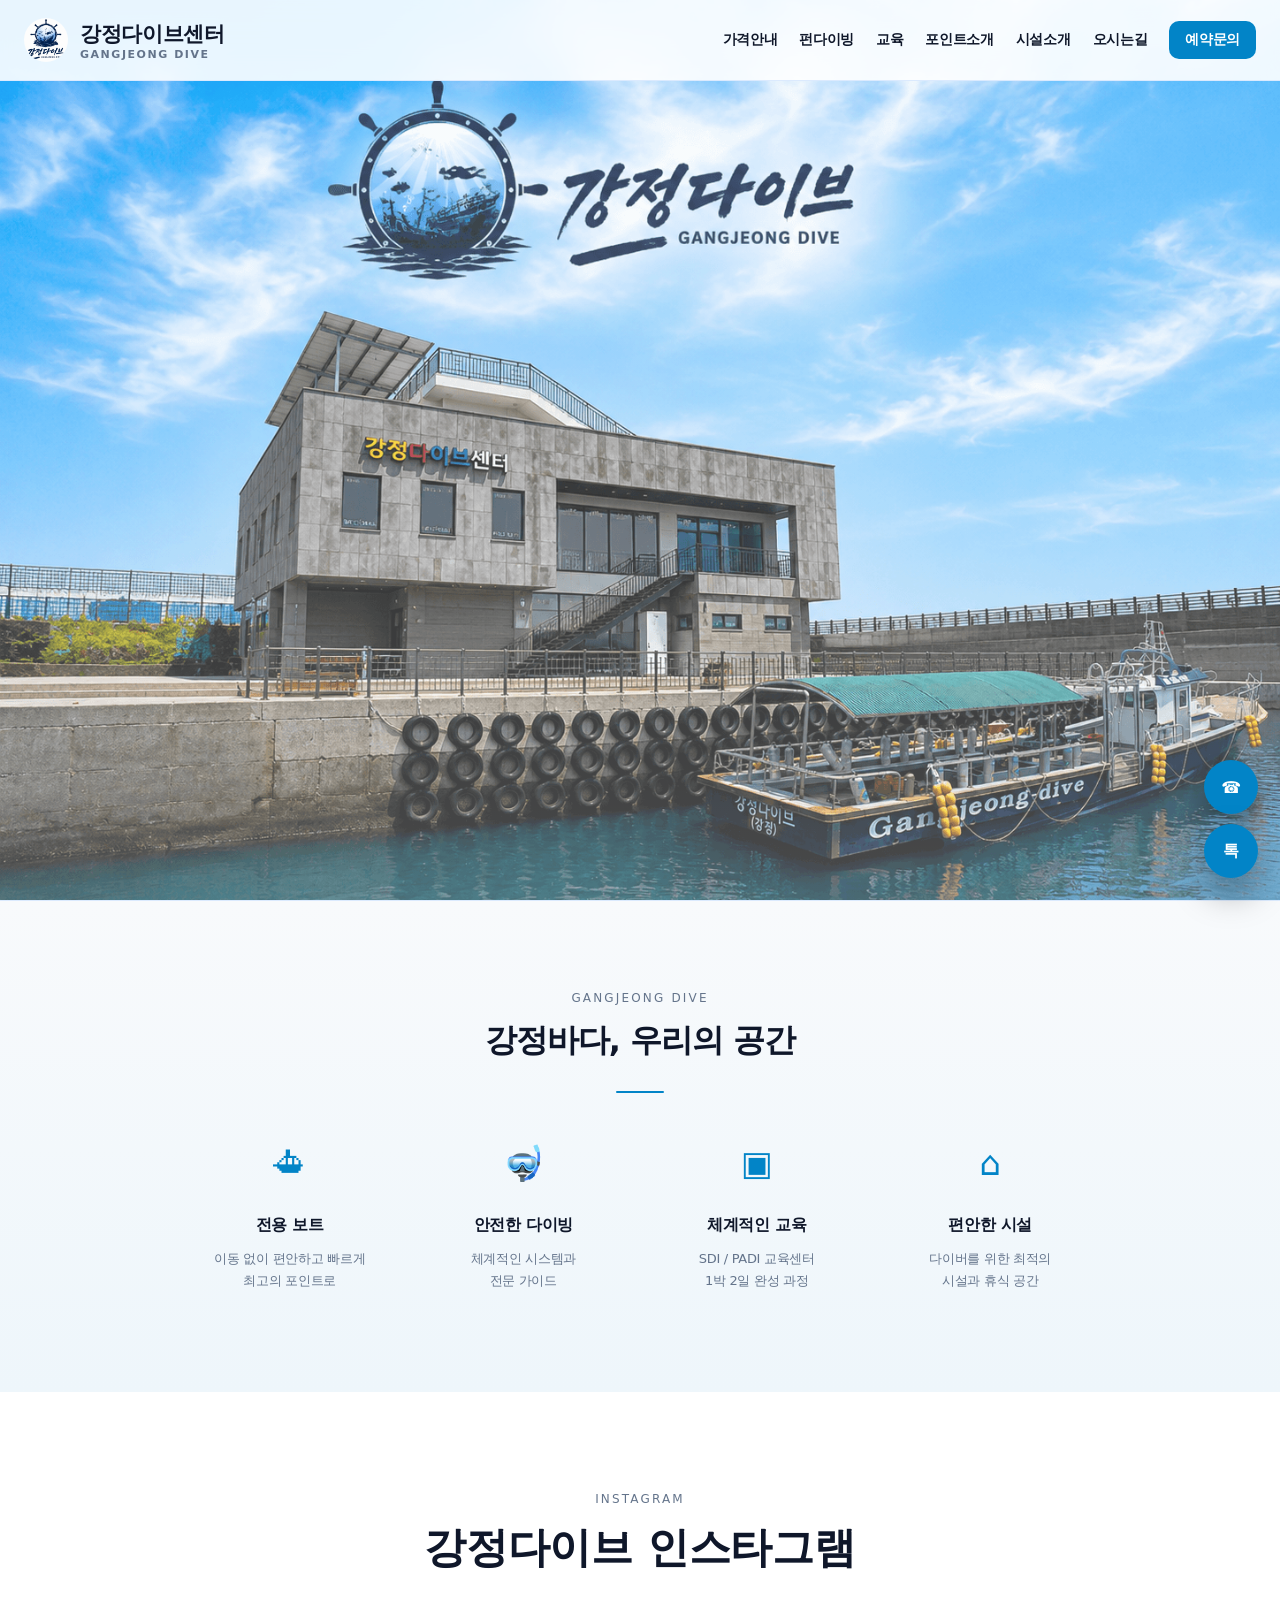
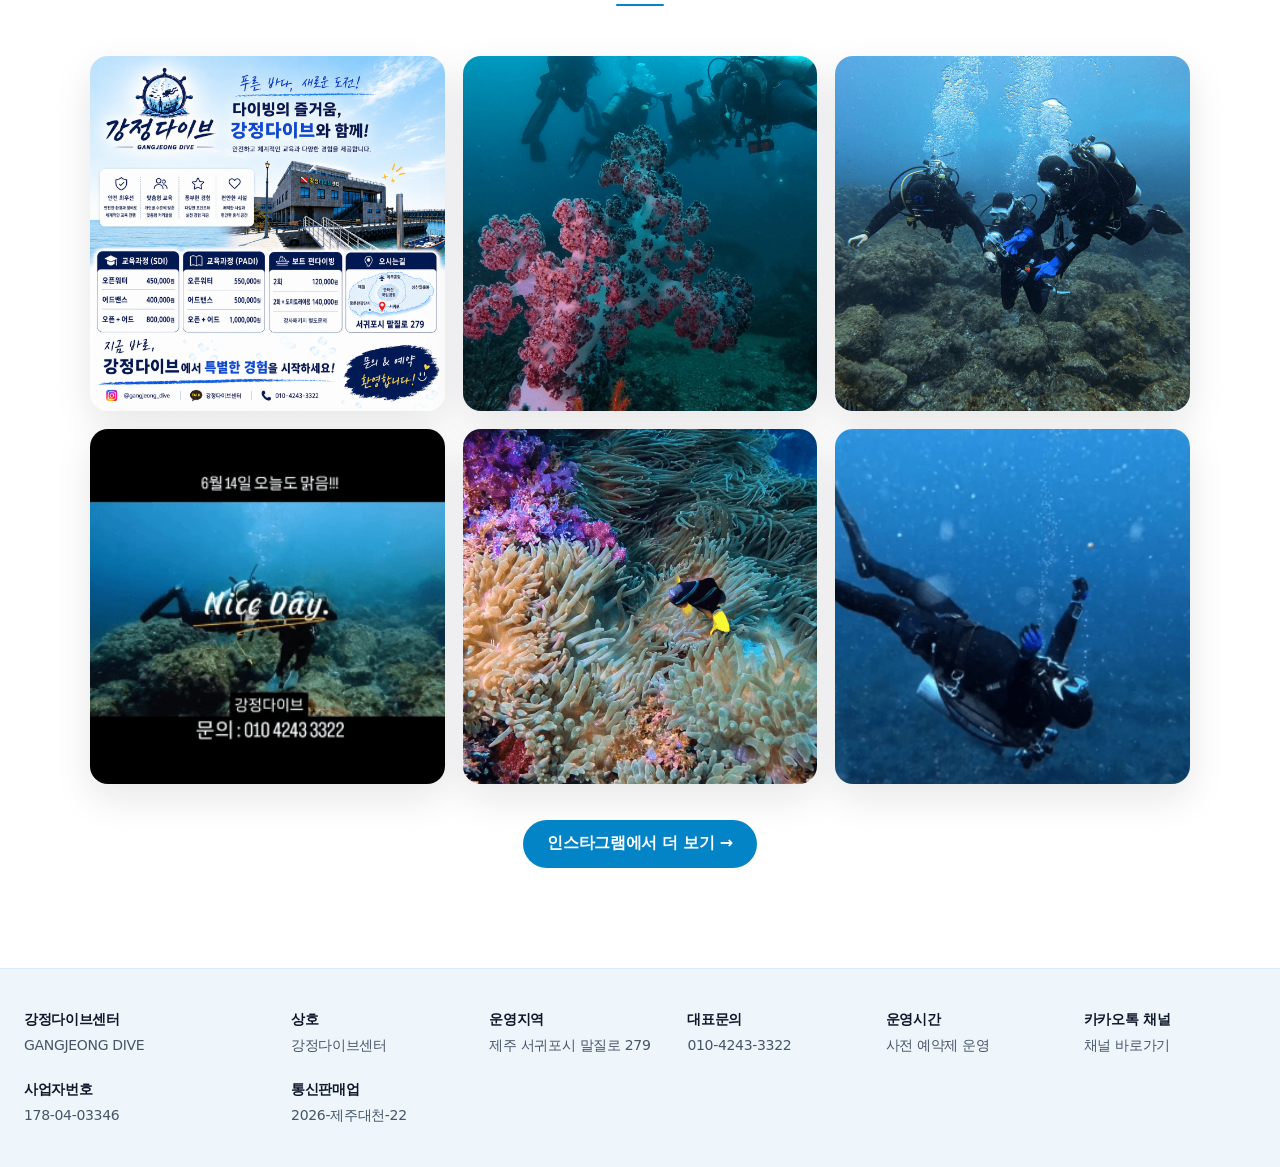
==== index.html @ e2c3eada "Add files via upload" ====
<!doctype html>
<html lang="ko">
<head>
  <meta charset="utf-8">
  <meta name="viewport" content="width=device-width, initial-scale=1">
  <title>홈 | 강정다이브센터</title>
  <meta name="description" content="제주 강정에서 시작하는 프리미엄 다이빙">
  <link rel="stylesheet" href="style.css">
</head>

<body>
<header class="header">
  <div class="header-inner">
    <a class="brand" href="index.html">
      <img src="images/logo.png" alt="강정다이브 로고">
      <div>강정다이브센터<small>GANGJEONG DIVE</small></div>
    </a>

    <button class="menu-btn" aria-label="메뉴 열기">☰</button>

    <nav class="nav">
      <a href="price.html">가격안내</a>
      <a href="fundive.html">펀다이빙</a>
      <a href="course.html">교육</a>
      <a href="point.html">포인트소개</a>
      <a href="facility.html">시설소개</a>
      <a href="location.html">오시는길</a>
      <a class="book" href="contact.html">예약문의</a>
    </nav>
  </div>
</header>

<main>
  <section class="home-only"></section>

  <section class="home-feature">
    <p class="feature-label">GANGJEONG DIVE</p>
    <h2>강정바다, 우리의 공간</h2>
    <div class="feature-line"></div>

    <div class="feature-grid">
      <div class="feature-item">
        <div class="feature-icon">⛴</div>
        <h3>전용 보트</h3>
        <p>이동 없이 편안하고 빠르게<br>최고의 포인트로</p>
      </div>

      <div class="feature-item">
        <div class="feature-icon">🤿</div>
        <h3>안전한 다이빙</h3>
        <p>체계적인 시스템과<br>전문 가이드</p>
      </div>

      <div class="feature-item">
        <div class="feature-icon">▣</div>
        <h3>체계적인 교육</h3>
        <p>SDI / PADI 교육센터<br>1박 2일 완성 과정</p>
      </div>

      <div class="feature-item">
        <div class="feature-icon">⌂</div>
        <h3>편안한 시설</h3>
        <p>다이버를 위한 최적의<br>시설과 휴식 공간</p>
      </div>
    </div>
  </section>
  <section class="instagram-section">
  <p class="feature-label">INSTAGRAM</p>
  <h2>강정다이브 인스타그램</h2>
  <div class="feature-line"></div>

  <div class="instagram-grid">
    <a href="https://www.instagram.com/gangjeong_dive/" target="_blank">
      <img src="images/insta-01.jpg" alt="강정다이브 인스타그램 게시물">
    </a>
    <a href="https://www.instagram.com/gangjeong_dive/" target="_blank">
      <img src="images/insta-02.jpg" alt="강정다이브 인스타그램 게시물">
    </a>
    <a href="https://www.instagram.com/gangjeong_dive/" target="_blank">
      <img src="images/insta-03.jpg" alt="강정다이브 인스타그램 게시물">
    </a>
    <a href="https://www.instagram.com/gangjeong_dive/" target="_blank">
      <img src="images/insta-04.jpg" alt="강정다이브 인스타그램 게시물">
    </a>
    <a href="https://www.instagram.com/gangjeong_dive/" target="_blank">
      <img src="images/insta-05.jpg" alt="강정다이브 인스타그램 게시물">
    </a>
    <a href="https://www.instagram.com/gangjeong_dive/" target="_blank">
      <img src="images/insta-06.jpg" alt="강정다이브 인스타그램 게시물">
    </a>
  </div>

  <a class="instagram-button" href="https://www.instagram.com/gangjeong_dive/" target="_blank">
    인스타그램에서 더 보기 →
  </a>
</section>
</main>

<footer class="info-footer">
  <div class="footer-grid">
    <div><strong>강정다이브센터</strong>GANGJEONG DIVE</div>
    <div><strong>상호</strong>강정다이브센터</div>
    <div><strong>운영지역</strong>제주 서귀포시 말질로 279</div>
    <div><strong>대표문의</strong>010-4243-3322</div>
    <div><strong>운영시간</strong>사전 예약제 운영</div>
    <div><strong>카카오톡 채널</strong><a href="https://open.kakao.com/o/s6LxcG6h" target="_blank">채널 바로가기</a></div>
    <div><strong>사업자번호</strong>178-04-03346</div>
    <div><strong>통신판매업</strong>2026-제주대천-22</div>
  </div>
</footer>

<div class="floating">
  <a href="tel:01042433322" aria-label="전화">☎</a>
  <a href="https://open.kakao.com/o/s6LxcG6h" target="_blank" aria-label="카카오톡">톡</a>
</div>

<div class="lightbox">
  <button class="close" aria-label="닫기">×</button>
  <img src="" alt="확대 이미지">
</div>

<script src="script.js"></script>
</body>
</html>
---- style.css ----
:root{
  --bg:#03101b;
  --bg2:#061b2b;
  --card:rgba(255,255,255,.055);
  --card2:rgba(255,255,255,.085);
  --line:rgba(255,255,255,.14);
  --text:#fff;
  --muted:#9fb4c5;
  --soft:#d9e9f4;
  --accent:#7bd7ff;
  --gold:#d7b46a;
  --shadow:0 26px 70px rgba(0,0,0,.34);
}
*{box-sizing:border-box}
html{scroll-behavior:smooth}
body{
  margin:0;
  font-family:system-ui,-apple-system,BlinkMacSystemFont,"Segoe UI","Noto Sans KR",Arial,sans-serif;
  background:radial-gradient(circle at top,#0a2c45 0%,var(--bg) 48%,#020811 100%);
  color:var(--text);
  letter-spacing:-.02em;
}
body.lock{overflow:hidden}
a{color:inherit;text-decoration:none}
img{max-width:100%;display:block}
.header{
  position:fixed;inset:0 0 auto 0;z-index:100;
  background:linear-gradient(to bottom,rgba(3,16,27,.82),rgba(3,16,27,.34));
  backdrop-filter:blur(14px);
  border-bottom:1px solid rgba(255,255,255,.08);
}
.header.scrolled{background:rgba(3,16,27,.92)}
.header-inner{
  max-width:1240px;margin:auto;padding:18px 24px;
  display:flex;align-items:center;justify-content:space-between;gap:24px;
}
.brand{display:flex;align-items:center;gap:12px;font-weight:850;font-size:21px;white-space:nowrap}
.brand img{width:44px;height:44px;object-fit:contain;border-radius:50%}
.brand small{display:block;font-size:11px;letter-spacing:.14em;color:var(--muted);font-weight:600}
.nav{display:flex;align-items:center;gap:30px;font-size:15px;font-weight:650}
.nav a{color:rgba(255,255,255,.86)}
.nav a:hover{color:#fff}
.nav .book{border:1px solid rgba(255,255,255,.75);padding:10px 16px;border-radius:10px;color:white}
.menu-btn{display:none;background:none;border:1px solid var(--line);color:white;border-radius:10px;padding:10px 12px;font-size:20px}

.hero{
  min-height:760px;display:flex;align-items:center;
  padding:150px 24px 90px;
  background:
    linear-gradient(90deg,rgba(0,5,12,.92),rgba(0,8,16,.42) 50%,rgba(0,8,16,.82)),
    url("images/main-hero.jpg") center/cover no-repeat;
  position:relative;
}
.hero:after{
  content:"";position:absolute;left:0;right:0;bottom:0;height:160px;
  background:linear-gradient(to bottom,transparent,var(--bg));
}
.hero-inner{position:relative;z-index:1;max-width:1240px;margin:auto;width:100%}
.kicker{color:var(--accent);font-size:14px;font-weight:800;letter-spacing:.18em;margin-bottom:18px;text-transform:uppercase}
.hero h1{font-size:clamp(42px,6vw,76px);line-height:1.08;margin:0 0 24px;letter-spacing:-.06em}
.hero p{font-size:19px;color:#d8e7f2;line-height:1.8;margin:0 0 34px}
.hero-actions{display:flex;align-items:center;gap:16px;flex-wrap:wrap}
.btn{
  display:inline-flex;align-items:center;justify-content:center;gap:10px;
  min-height:52px;padding:0 22px;border-radius:12px;border:1px solid rgba(255,255,255,.25);
  background:rgba(255,255,255,.07);font-weight:800;transition:.2s;
}
.btn:hover{transform:translateY(-2px);background:rgba(255,255,255,.13)}
.btn.primary{background:#fff;color:#03101b;border-color:white}
.btn.gold{background:rgba(215,180,106,.16);border-color:rgba(215,180,106,.65);color:#ffe3a4}
.section{border-top:1px solid var(--line);padding:72px 24px}
.container{max-width:1240px;margin:auto}
.section-title{margin-bottom:30px}
.section-title h2{font-size:36px;margin:0 0 6px}
.section-title span{font-size:14px;text-transform:uppercase;letter-spacing:.14em;color:#647d91}
.layout-2{display:grid;grid-template-columns:1fr 1.18fr;gap:44px}
.price-stack{display:grid;gap:16px}
.card{
  background:linear-gradient(180deg,rgba(255,255,255,.075),rgba(255,255,255,.035));
  border:1px solid var(--line);
  border-radius:18px;overflow:hidden;box-shadow:var(--shadow)
}
.card.pad{padding:24px}
.card h3{margin:0 0 16px;font-size:21px}
.price-row{
  display:flex;justify-content:space-between;gap:18px;padding:13px 0;
  border-top:1px solid rgba(255,255,255,.1);color:#edf8ff
}
.price-row:first-of-type{border-top:0}
.price-row strong{white-space:nowrap;color:#fff}
.note{color:var(--muted);font-size:14px;line-height:1.75;margin:12px 0 0}
.price-grid{display:grid;grid-template-columns:1fr 1fr;gap:18px}
.rental-list{columns:2;margin:0;padding-left:20px;color:#dcebf5;line-height:1.9}
.visual-card{position:relative;border-radius:18px;overflow:hidden;border:1px solid var(--line);box-shadow:var(--shadow)}
.visual-card img{width:100%;height:350px;object-fit:cover}
.visual-overlay{position:absolute;inset:auto 0 0;padding:34px;background:linear-gradient(transparent,rgba(0,0,0,.82));text-align:center}
.visual-overlay strong{font-size:26px;display:block;margin-bottom:8px}
.gallery-3{display:grid;grid-template-columns:repeat(3,1fr);gap:16px;margin-top:16px}
.gallery-3 img{height:170px;width:100%;object-fit:cover;border-radius:15px;border:1px solid var(--line)}
.course-grid{display:grid;grid-template-columns:repeat(2,1fr);gap:22px}
.course-card img{height:330px;width:100%;object-fit:cover}
.course-card h3{padding:20px 22px;margin:0;background:rgba(255,255,255,.06)}
.course-card p{padding:22px;margin:0;color:#d8e6f1;line-height:1.8}
.facility-grid{display:grid;grid-template-columns:repeat(4,1fr);gap:16px}
.facility-card{cursor:pointer}
.facility-card img{height:158px;width:100%;object-fit:cover;transition:.25s}
.facility-card:hover img{transform:scale(1.035)}
.facility-card p{margin:0;padding:14px;text-align:center;font-weight:750;background:rgba(255,255,255,.055)}
.contact-grid{display:grid;grid-template-columns:repeat(3,1fr);gap:18px}
.contact-card{min-height:190px;display:flex;flex-direction:column;justify-content:center;align-items:center;text-align:center;gap:10px}
.contact-icon{font-size:46px;line-height:1}
.contact-card p{margin:0;color:var(--muted)}
.location-grid{display:grid;grid-template-columns:1fr 1fr;gap:44px;align-items:center}
.location-text{color:#dceaf4;line-height:1.9}
.location-text strong{color:white}
.map-card{background:#e8eef3;border-radius:18px;overflow:hidden;border:1px solid var(--line);box-shadow:var(--shadow)}
.map-card img{height:270px;width:100%;object-fit:cover}
.map-placeholder{
  height:270px;display:flex;align-items:center;justify-content:center;
  background:linear-gradient(135deg,#e8eef3,#b6d5ea);color:#183247;font-weight:800
}
.instagram{display:grid;grid-template-columns:180px 1fr 240px;gap:20px;align-items:center}
.insta-grid{display:grid;grid-template-columns:repeat(5,1fr);gap:10px}
.insta-grid img{height:132px;width:100%;object-fit:cover;border-radius:14px;border:1px solid var(--line)}
.info-footer{background:#020912;border-top:1px solid var(--line);padding:42px 24px}
.footer-grid{max-width:1240px;margin:auto;display:grid;grid-template-columns:1.4fr repeat(5,1fr);gap:26px;color:#c5d6e2;font-size:14px}
.footer-grid strong{display:block;color:#fff;margin-bottom:8px}
.floating{
  position:fixed;right:22px;bottom:22px;z-index:90;display:flex;flex-direction:column;gap:10px
}
.floating a{
  width:54px;height:54px;border-radius:50%;display:flex;align-items:center;justify-content:center;
  background:#fff;color:#03101b;font-weight:900;box-shadow:0 16px 34px rgba(0,0,0,.35)
}
.lightbox{position:fixed;inset:0;background:rgba(0,0,0,.88);z-index:200;display:none;align-items:center;justify-content:center;padding:24px}
.lightbox.show{display:flex}
.lightbox img{max-height:86vh;max-width:92vw;border-radius:16px}
.close{position:absolute;right:24px;top:18px;background:none;border:0;color:white;font-size:44px;cursor:pointer}
@media(max-width:900px){
  .header-inner{padding:14px 18px}
  .menu-btn{display:block}
  .nav{
    position:fixed;top:74px;left:14px;right:14px;display:none;flex-direction:column;align-items:stretch;
    background:rgba(3,16,27,.96);border:1px solid var(--line);border-radius:18px;padding:18px
  }
  .nav.show{display:flex}
  .hero{min-height:680px;padding-top:130px}
  .layout-2,.location-grid,.instagram,.footer-grid{grid-template-columns:1fr}
  .price-grid,.course-grid,.contact-grid{grid-template-columns:1fr}
  .facility-grid{grid-template-columns:repeat(2,1fr)}
  .insta-grid{grid-template-columns:repeat(3,1fr)}
}
@media(max-width:560px){
  .section{padding:54px 18px}
  .hero h1{font-size:38px}
  .hero p{font-size:16px}
  .gallery-3,.facility-grid,.insta-grid{grid-template-columns:1fr}
  .gallery-3 img,.insta-grid img{height:190px}
  .rental-list{columns:1}
  .footer-grid{gap:18px}
}


/* Multi-page logo-only home */
.home-only {
  min-height: 100vh;
  display: flex;
  align-items: center;
  justify-content: center;
  padding: 120px 24px 80px;
  background:
    radial-gradient(circle at center, rgba(14, 58, 88, .62), rgba(3, 16, 27, .92) 54%, #020811 100%),
    url("images/main-hero.jpg") center/cover no-repeat;
  position: relative;
}

.home-only::before {
  content: "";
  position: absolute;
  inset: 0;
  background: rgba(0,0,0,.38);
}

.home-logo-wrap {
  position: relative;
  z-index: 1;
  text-align: center;
}

.home-logo-wrap img {
  width: min(420px, 78vw);
  max-height: 420px;
  object-fit: contain;
  filter: drop-shadow(0 28px 70px rgba(0,0,0,.55));
}

.home-logo-wrap p {
  margin: 28px 0 0;
  color: rgba(255,255,255,.78);
  font-size: 17px;
  letter-spacing: .12em;
}

.page-hero {
  padding: 150px 24px 70px;
  background:
    linear-gradient(90deg, rgba(0,5,12,.9), rgba(0,8,16,.55)),
    url("images/main-hero.jpg") center/cover no-repeat;
  border-bottom: 1px solid var(--line);
}

.page-hero .container {
  max-width: 1240px;
}

.page-hero h1 {
  margin: 0 0 8px;
  font-size: clamp(38px, 5vw, 58px);
}

.page-hero p {
  margin: 0;
  color: var(--muted);
  text-transform: uppercase;
  letter-spacing: .14em;
}

.subpage-main .section:first-child {
  border-top: 0;
}
.home-only {
  min-height: 100vh;
  display: flex;
  align-items: center;
  justify-content: center;
  padding: 120px 24px 80px;

  background:
    linear-gradient(rgba(0,0,0,.25), rgba(0,0,0,.35)),
    url("images/main-hero.jpg") center center / cover no-repeat;

  position: relative;
}

.home-only::before {
  display: none;
}

.home-logo-wrap {
  position: relative;
  z-index: 1;
  text-align: center;
}

.home-logo-wrap img {
  display: none;
}

.home-logo-wrap p {
  display: none;
}
/* ===== WHITE RESORT STYLE ===== */

:root{
  --bg:#f8fafc;
  --text:#0f172a;
  --muted:#475569;
  --accent:#0284c7;
  --line:#dbeafe;
}

body{
  background:#f8fafc;
  color:#0f172a;
}

.header{
  background:rgba(255,255,255,.88);
  backdrop-filter:blur(18px);
  border-bottom:1px solid #dbeafe;
}

.header.scrolled{
  background:rgba(255,255,255,.96);
}

.nav a{
  color:#0f172a;
}

.brand{
  color:#0f172a;
}

.brand small{
  color:#64748b;
}

.nav .book{
  background:#0284c7;
  color:white;
  border:none;
}

.home-only{
  min-height:100vh;

  background:
  linear-gradient(
    rgba(255,255,255,.15),
    rgba(255,255,255,.35)
  ),
  url("images/main-hero.jpg")
  center center / cover no-repeat;
}

.card{
  background:white;
  border:1px solid #dbeafe;
  box-shadow:
  0 10px 30px rgba(0,0,0,.06);
}

.info-footer{
  background:white;
  border-top:1px solid #dbeafe;
}

.footer-grid{
  color:#475569;
}

.footer-grid strong{
  color:#0f172a;
}
.home-feature {
  padding: 140px 24px 160px;
  background: linear-gradient(180deg, #03101b 0%, #061b2b 100%);
  color: white;
  text-align: center;
  border-top: 1px solid rgba(255,255,255,.08);
}

.feature-label {
  margin: 0 0 14px;
  font-size: 12px;
  letter-spacing: .18em;
  color: rgba(255,255,255,.35);
}

.home-feature h2 {
  margin: 0;
  font-size: 54px;
  font-weight: 700;
  letter-spacing: -1px;
}

.feature-line {
  width: 48px;
  height: 1px;
  margin: 28px auto 50px;
  background: rgba(255,255,255,.55);
}

.feature-grid {
  max-width: 1200px;
  margin: 0 auto;
  display: grid;
  grid-template-columns: repeat(4, 1fr);
  gap: 34px;
}

.feature-item {
  color: white;
}

.feature-icon {
  height: 52px;
  margin-bottom: 20px;
  font-size: 64px;
  color: white;
  opacity: .9;
}

.feature-item h3 {
  margin: 0 0 12px;
  font-size: 24px;
  color: white;
}

.feature-item p {
  margin: 0;
  font-size: 17px;
  line-height: 1.8;
  color: rgba(255,255,255,.72);
}

@media (max-width: 760px) {
  .feature-grid {
    grid-template-columns: repeat(2, 1fr);
  }
}

@media (max-width: 420px) {
  .feature-grid {
    grid-template-columns: 1fr;
  }
}



/* =========================================================
   FINAL OVERRIDE - WHITE RESORT STYLE / TEXT FIX
   ========================================================= */

:root{
  --bg:#f8fafc;
  --bg2:#eef6fb;
  --card:#ffffff;
  --card2:#f8fafc;
  --line:#dbeafe;
  --text:#0f172a;
  --muted:#475569;
  --soft:#e0f2fe;
  --accent:#0284c7;
  --gold:#0284c7;
  --shadow:0 14px 38px rgba(15,23,42,.08);
}

body{
  background:#f8fafc !important;
  color:#0f172a !important;
}

.header{
  background:rgba(255,255,255,.9) !important;
  backdrop-filter:blur(18px);
  border-bottom:1px solid #dbeafe !important;
}

.header.scrolled{
  background:rgba(255,255,255,.97) !important;
}

.brand,
.nav a{
  color:#0f172a !important;
}

.brand small{
  color:#64748b !important;
}

.nav .book{
  background:#0284c7 !important;
  color:#ffffff !important;
  border:none !important;
}

.nav .book:hover{
  background:#0369a1 !important;
}

.home-only{
  min-height:100vh !important;
  padding:120px 24px 80px !important;
  background:
    linear-gradient(
      rgba(255,255,255,.10),
      rgba(255,255,255,.28)
    ),
    url("images/main-hero.jpg") center center / cover no-repeat !important;
  position:relative;
}

.home-only::before{
  display:none !important;
}

.home-logo-wrap,
.home-logo-wrap img,
.home-logo-wrap p{
  display:none !important;
}

.home-feature{
  padding:90px 24px 100px !important;
  background:
    linear-gradient(
      180deg,
      #f8fafc 0%,
      #eef6fb 100%
    ) !important;
  color:#0f172a !important;
  text-align:center;
  border-top:1px solid #dbeafe !important;
}

.feature-label{
  margin:0 0 14px;
  font-size:12px;
  letter-spacing:.18em;
  color:#64748b !important;
}

.home-feature h2{
  margin:0;
  font-size:32px;
  font-weight:600;
  letter-spacing:-1px;
  color:#0f172a !important;
}

.feature-line{
  width:48px;
  height:2px;
  margin:28px auto 50px;
  background:#0284c7 !important;
  border-radius:999px;
}

.feature-grid{
  max-width:900px;
  margin:0 auto;
  display:grid;
  grid-template-columns:repeat(4,1fr);
  gap:34px;
}

.feature-item,
.feature-item h3{
  color:#0f172a !important;
}

.feature-icon{
  height:52px;
  margin-bottom:20px;
  font-size:34px;
  color:#0284c7 !important;
  opacity:1;
}

.feature-item h3{
  margin:0 0 12px;
  font-size:16px;
}

.feature-item p{
  margin:0;
  font-size:13px;
  line-height:1.7;
  color:#64748b !important;
}

.section{
  background:#f8fafc !important;
  border-top:1px solid #dbeafe !important;
}

.section-title h2{
  color:#0f172a !important;
}

.section-title span{
  color:#64748b !important;
}

.card{
  background:#ffffff !important;
  border:1px solid #dbeafe !important;
  box-shadow:0 14px 38px rgba(15,23,42,.08) !important;
}

.card,
.card h3,
.card h4,
.card p,
.card span,
.card strong,
.price-row,
.price-row span,
.price-row strong,
.rental-list,
.rental-list li,
.location-text,
.location-text strong{
  color:#0f172a !important;
}

.note,
.contact-card p{
  color:#475569 !important;
}

.price-row{
  border-top:1px solid #e2e8f0 !important;
}

.price-row:first-of-type{
  border-top:0 !important;
}

.course-card h3{
  background:#f8fafc !important;
  color:#0f172a !important;
}

.course-card p{
  color:#334155 !important;
}

.facility-card p{
  background:#ffffff !important;
  color:#0f172a !important;
}

.contact-card{
  background:#ffffff !important;
}

.contact-icon{
  color:#0284c7 !important;
}

.map-card{
  background:#ffffff !important;
  border:1px solid #dbeafe !important;
}

.map-placeholder{
  background:linear-gradient(135deg,#e0f2fe,#bae6fd) !important;
  color:#0f172a !important;
}

.btn{
  border:1px solid #bae6fd !important;
  background:#ffffff !important;
  color:#0f172a !important;
}

.btn.primary,
.btn.gold{
  background:#0284c7 !important;
  border-color:#0284c7 !important;
  color:#ffffff !important;
}

.info-footer{
  background:#eef6fb !important;
  border-top:1px solid #dbeafe !important;
}

.footer-grid{
  color:#475569 !important;
}

.footer-grid strong{
  color:#0f172a !important;
}

.floating a{
  background:#0284c7 !important;
  color:#ffffff !important;
}

@media (max-width:900px){
  .nav{
    background:rgba(255,255,255,.97) !important;
    border:1px solid #dbeafe !important;
  }
}

@media (max-width:760px){
  .feature-grid{
    grid-template-columns:repeat(2,1fr);
  }
}

@media (max-width:420px){
  .feature-grid{
    grid-template-columns:1fr;
  }
}
.instagram-section {
  padding: 100px 24px;
  background: #ffffff;
  text-align: center;
}

.instagram-section h2 {
  margin: 0;
  font-size: 42px;
  color: #0f172a;
}

.instagram-grid {
  max-width: 1100px;
  margin: 50px auto 36px;
  display: grid;
  grid-template-columns: repeat(3, 1fr);
  gap: 18px;
}

.instagram-grid a {
  display: block;
  overflow: hidden;
  border-radius: 18px;
  box-shadow: 0 14px 38px rgba(15,23,42,.10);
}

.instagram-grid img {
  width: 100%;
  aspect-ratio: 1 / 1;
  object-fit: cover;
  transition: .3s;
}

.instagram-grid a:hover img {
  transform: scale(1.06);
}

.instagram-button {
  display: inline-flex;
  align-items: center;
  justify-content: center;
  min-height: 48px;
  padding: 0 24px;
  border-radius: 999px;
  background: #0284c7;
  color: white;
  font-weight: 800;
}

@media (max-width: 760px) {
  .instagram-grid {
    grid-template-columns: repeat(2, 1fr);
  }

  .instagram-section h2 {
    font-size: 32px;
  }
}


/* =========================================================
   PRICE PAGE - FINAL CLEAN STYLE
   가격안내 페이지 전용 최종 CSS
   ========================================================= */

.price-section{
  padding:90px 24px 100px;
  background:linear-gradient(180deg,#ffffff 0%,#f5f9fc 100%);
}

.price-title{
  max-width:1400px;
  margin:0 auto 55px;
}

.price-title p{
  margin:0 0 14px;
  color:#008bd2;
  font-size:13px;
  letter-spacing:5px;
  font-weight:800;
}

.price-title h2{
  margin:0 0 16px;
  color:#071a35;
  font-size:48px;
  font-weight:800;
  letter-spacing:-.04em;
}

.price-title span{
  color:#4b5b6b;
  font-size:17px;
}

/* 가격 카드 4개 */
.price-card-wrap{
  max-width:1200px;
  margin:0 auto;
  display:grid;
  grid-template-columns:repeat(2, 1fr);
  gap:50px 60px;
  align-items:start;
}

.price-card{
  background:#ffffff;
  border:1px solid #d7e6f5;
  border-radius:20px;
  overflow:hidden;
  box-shadow:0 18px 45px rgba(0,45,90,.08);
}

.price-card-head{
  min-height:88px;
  padding:18px 14px;
  background:linear-gradient(135deg,#061c4d,#003382);
  color:#ffffff;
  display:flex;
  align-items:center;
  justify-content:center;
  gap:12px;
  text-align:center;
}

.price-card-head span{
  font-size:30px;
  line-height:1;
  flex-shrink:0;
}

.price-card-head h3{
  margin:0;
  color:#ffffff;
  font-size:21px;
  font-weight:800;
  line-height:1.25;
  word-break:keep-all;
}

/* 금액 줄림 방지 */
.price-row{
  display:flex;
  justify-content:space-between;
  align-items:center;
  gap:12px;
  padding:20px 22px;
  border-top:0 !important;
  border-bottom:1px solid #dce6ef;
  color:#061c4d !important;
}

.price-row:last-child{
  border-bottom:none;
}

.price-row strong{
  color:#061c4d !important;
  font-size:17px;
  font-weight:800;
  white-space:nowrap;
  letter-spacing:-.04em;
}

.price-row b{
  color:#061c4d !important;
  font-size:18px;
  font-weight:900;
  white-space:nowrap;
  flex-shrink:0;
  letter-spacing:-.04em;
}

.price-note{
  margin:0;
  padding:12px 22px 20px;
  color:#061c4d;
  font-size:14px;
  font-weight:800;
}

/* 교육과정 포함사항 */
.price-info-box{
  max-width:1400px;
  margin:34px auto 0;
  padding:30px 34px;
  background:#ffffff;
  border:1px solid #d7e6f5;
  border-radius:20px;
  box-shadow:0 14px 35px rgba(0,45,90,.06);
  display:flex;
  gap:24px;
  color:#061c4d;
}

.info-icon{
  color:#008bd2;
  font-size:34px;
  line-height:1;
  flex-shrink:0;
}

.price-info-box h3{
  margin:0 0 12px;
  color:#061c4d;
  font-size:22px;
  font-weight:900;
}

.price-info-box p{
  margin:6px 0;
  color:#334155;
  font-size:15px;
  line-height:1.7;
}

/* 개별 장비렌탈 */
.rental-info-box{
  max-width:1400px;
  margin:24px auto 0;
  padding:24px 34px;
  background:#ffffff;
  border:1px solid #d7e6f5;
  border-radius:20px;
  box-shadow:0 14px 35px rgba(0,45,90,.06);
  display:grid;
  grid-template-columns:180px 170px 1fr 1fr 1fr 1fr;
  align-items:center;
  gap:18px;
  color:#061c4d;
}

.rental-info-box strong{
  color:#061c4d;
  font-size:21px;
  font-weight:900;
  white-space:nowrap;
}

.rental-info-box span{
  color:#334155;
  font-size:15px;
  line-height:1.5;
  white-space:nowrap;
}

.rental-info-box span b{
  color:#0284c7;
  font-weight:900;
}

/* 태블릿 */
@media (max-width:1200px){
  .price-card-wrap{
    grid-template-columns:repeat(2,1fr);
  }

  .rental-info-box{
    grid-template-columns:repeat(2,1fr);
  }
}

/* 모바일 */
@media (max-width:768px){
  .price-section{
    padding:70px 18px 80px;
  }

  .price-title{
    margin-bottom:36px;
  }

  .price-title h2{
    font-size:38px;
  }

  .price-title span{
    font-size:15px;
  }

  .price-card-wrap{
    grid-template-columns:1fr;
    gap:20px;
  }

  .price-card-head h3{
    font-size:20px;
  }

  .price-row{
    padding:19px 20px;
  }

  .price-row strong{
    font-size:16px;
  }

  .price-row b{
    font-size:17px;
  }

  .price-info-box{
    flex-direction:column;
    padding:26px 24px;
  }

  .rental-info-box{
    grid-template-columns:1fr;
    padding:24px;
    gap:12px;
  }
}

/* 아주 작은 화면 */
@media (max-width:380px){
  .price-row{
    padding:18px 16px;
  }

  .price-row strong{
    font-size:15px;
  }

  .price-row b{
    font-size:16px;
  }
}
.price-card{
  min-height:300px;
  display:flex;
  flex-direction:column;
}
/* 모바일 햄버거 메뉴 검정색 */

.menu-btn{
  color:#111827 !important;
  border:1px solid #dbeafe !important;
  background:#ffffff !important;
}

.menu-btn:hover{
  background:#f8fafc !important;
}


/* =========================================================
   MENU / FUNDIVE / POINT PAGE ADDITIONS
   ========================================================= */

.nav{
  gap:22px !important;
  font-size:14px !important;
}

.header-inner{
  max-width:1320px !important;
}

.sub-title-block{
  margin:0 0 38px;
  text-align:center;
}

.sub-title-block p{
  margin:0 0 12px;
  color:#0284c7;
  font-size:13px;
  letter-spacing:4px;
  font-weight:900;
}

.sub-title-block h2{
  margin:0 0 14px;
  color:#071a35;
  font-size:38px;
  font-weight:900;
  letter-spacing:-.05em;
}

.sub-title-block span{
  color:#475569;
  font-size:16px;
  line-height:1.7;
}

.dive-page-section,
.point-page-section{
  padding:90px 24px 110px;
  background:linear-gradient(180deg,#ffffff 0%,#f5f9fc 100%);
}

.fun-info-card{
  max-width:1200px;
  margin:0 auto 34px;
  padding:24px 30px;
  display:grid;
  grid-template-columns:repeat(3,1fr);
  gap:20px;
  background:#ffffff;
  border:1px solid #d7e6f5;
  border-radius:22px;
  box-shadow:0 14px 35px rgba(0,45,90,.06);
}

.fun-info-card strong{
  display:block;
  margin-bottom:8px;
  color:#061c4d;
  font-size:17px;
  font-weight:900;
}

.fun-info-card p{
  margin:0;
  color:#475569;
  font-size:14px;
  line-height:1.6;
}

.dive-gallery-grid{
  max-width:1200px;
  margin:0 auto;
  display:grid;
  grid-template-columns:repeat(3,1fr);
  gap:18px;
}

.dive-gallery-card{
  overflow:hidden;
  border-radius:20px;
  background:#ffffff;
  border:1px solid #d7e6f5;
  box-shadow:0 14px 35px rgba(0,45,90,.07);
  cursor:pointer;
}

.dive-gallery-card img{
  width:100%;
  aspect-ratio:1 / 1;
  object-fit:cover;
  transition:.3s;
}

.dive-gallery-card:hover img{
  transform:scale(1.06);
}

.point-main-card{
  max-width:1200px;
  margin:0 auto;
  overflow:hidden;
  background:#ffffff;
  border:1px solid #d7e6f5;
  border-radius:26px;
  box-shadow:0 18px 45px rgba(0,45,90,.08);
}

.point-main-card img{
  width:100%;
  max-height:680px;
  object-fit:cover;
  cursor:pointer;
}

.point-main-text{
  padding:26px 30px;
}

.point-main-text strong{
  display:block;
  margin-bottom:10px;
  color:#061c4d;
  font-size:22px;
  font-weight:900;
}

.point-main-text p{
  margin:0;
  color:#475569;
  font-size:15px;
  line-height:1.8;
}

.point-info-grid{
  max-width:1200px;
  margin:26px auto 0;
  display:grid;
  grid-template-columns:repeat(3,1fr);
  gap:18px;
}

.point-info-card{
  padding:26px;
  background:#ffffff;
  border:1px solid #d7e6f5;
  border-radius:22px;
  box-shadow:0 14px 35px rgba(0,45,90,.06);
}

.point-info-card h3{
  margin:0 0 12px;
  color:#061c4d;
  font-size:20px;
}

.point-info-card p{
  margin:0;
  color:#475569;
  font-size:15px;
  line-height:1.8;
}

@media(max-width:1100px){
  .nav{
    gap:14px !important;
    font-size:13px !important;
  }

  .brand{
    font-size:18px !important;
  }
}

@media(max-width:900px){
  .nav{
    gap:18px !important;
    font-size:15px !important;
  }

  .fun-info-card,
  .point-info-grid{
    grid-template-columns:1fr;
  }

  .dive-gallery-grid{
    grid-template-columns:repeat(2,1fr);
  }
}

@media(max-width:560px){
  .sub-title-block h2{
    font-size:28px;
  }

  .dive-page-section,
  .point-page-section{
    padding:70px 18px 80px;
  }

  .dive-gallery-grid{
    grid-template-columns:1fr;
  }
}
.naver-map {
  width: 100%;
  height: 320px;
  border-radius: 18px 18px 0 0;
  overflow: hidden;
}
/* 오시는길 안내 카드 */

.location-guide {
  display: grid;
  gap: 22px;
}

.guide-item {
  display: flex;
  gap: 18px;
  align-items: flex-start;
  padding: 22px 24px;
  background: #ffffff;
  border: 1px solid #dbeafe;
  border-radius: 18px;
  box-shadow: 0 12px 30px rgba(15, 23, 42, .06);
}

.guide-icon {
  width: 44px;
  height: 44px;
  border-radius: 50%;
  background: #e0f2fe;
  color: #0284c7;
  display: flex;
  align-items: center;
  justify-content: center;
  font-size: 22px;
  flex-shrink: 0;
}

.guide-item h3 {
  margin: 0 0 8px;
  color: #075985;
  font-size: 19px;
  font-weight: 900;
}

.guide-item p {
  margin: 0;
  color: #334155;
  font-size: 15px;
  line-height: 1.8;
}

/* 모바일 */
@media (max-width: 768px) {
  .guide-item {
    padding: 20px;
  }

  .guide-item h3 {
    font-size: 18px;
  }

  .guide-item p {
    font-size: 14px;
  }
}
.contact-img {
  width: 70px;
  height: 70px;
  object-fit: contain;
  display: block;
  margin: 0 auto 15px;
}
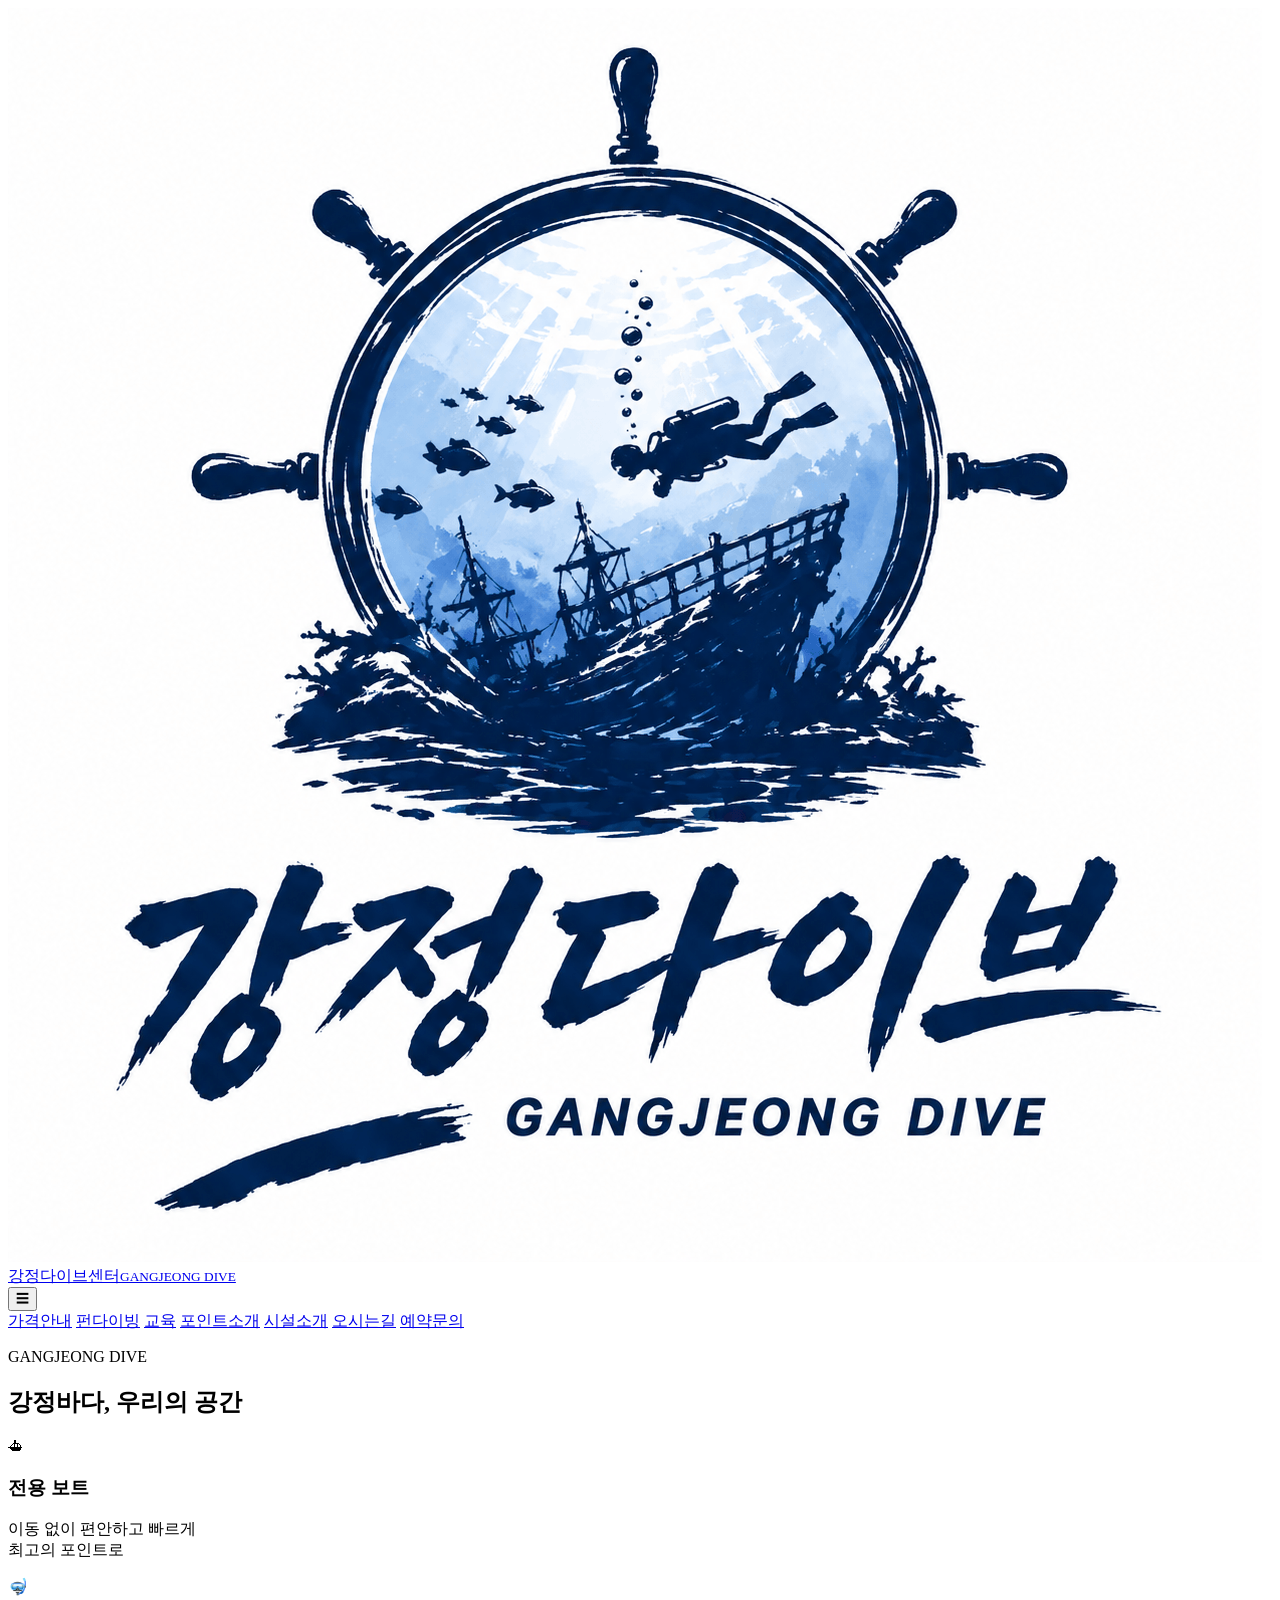
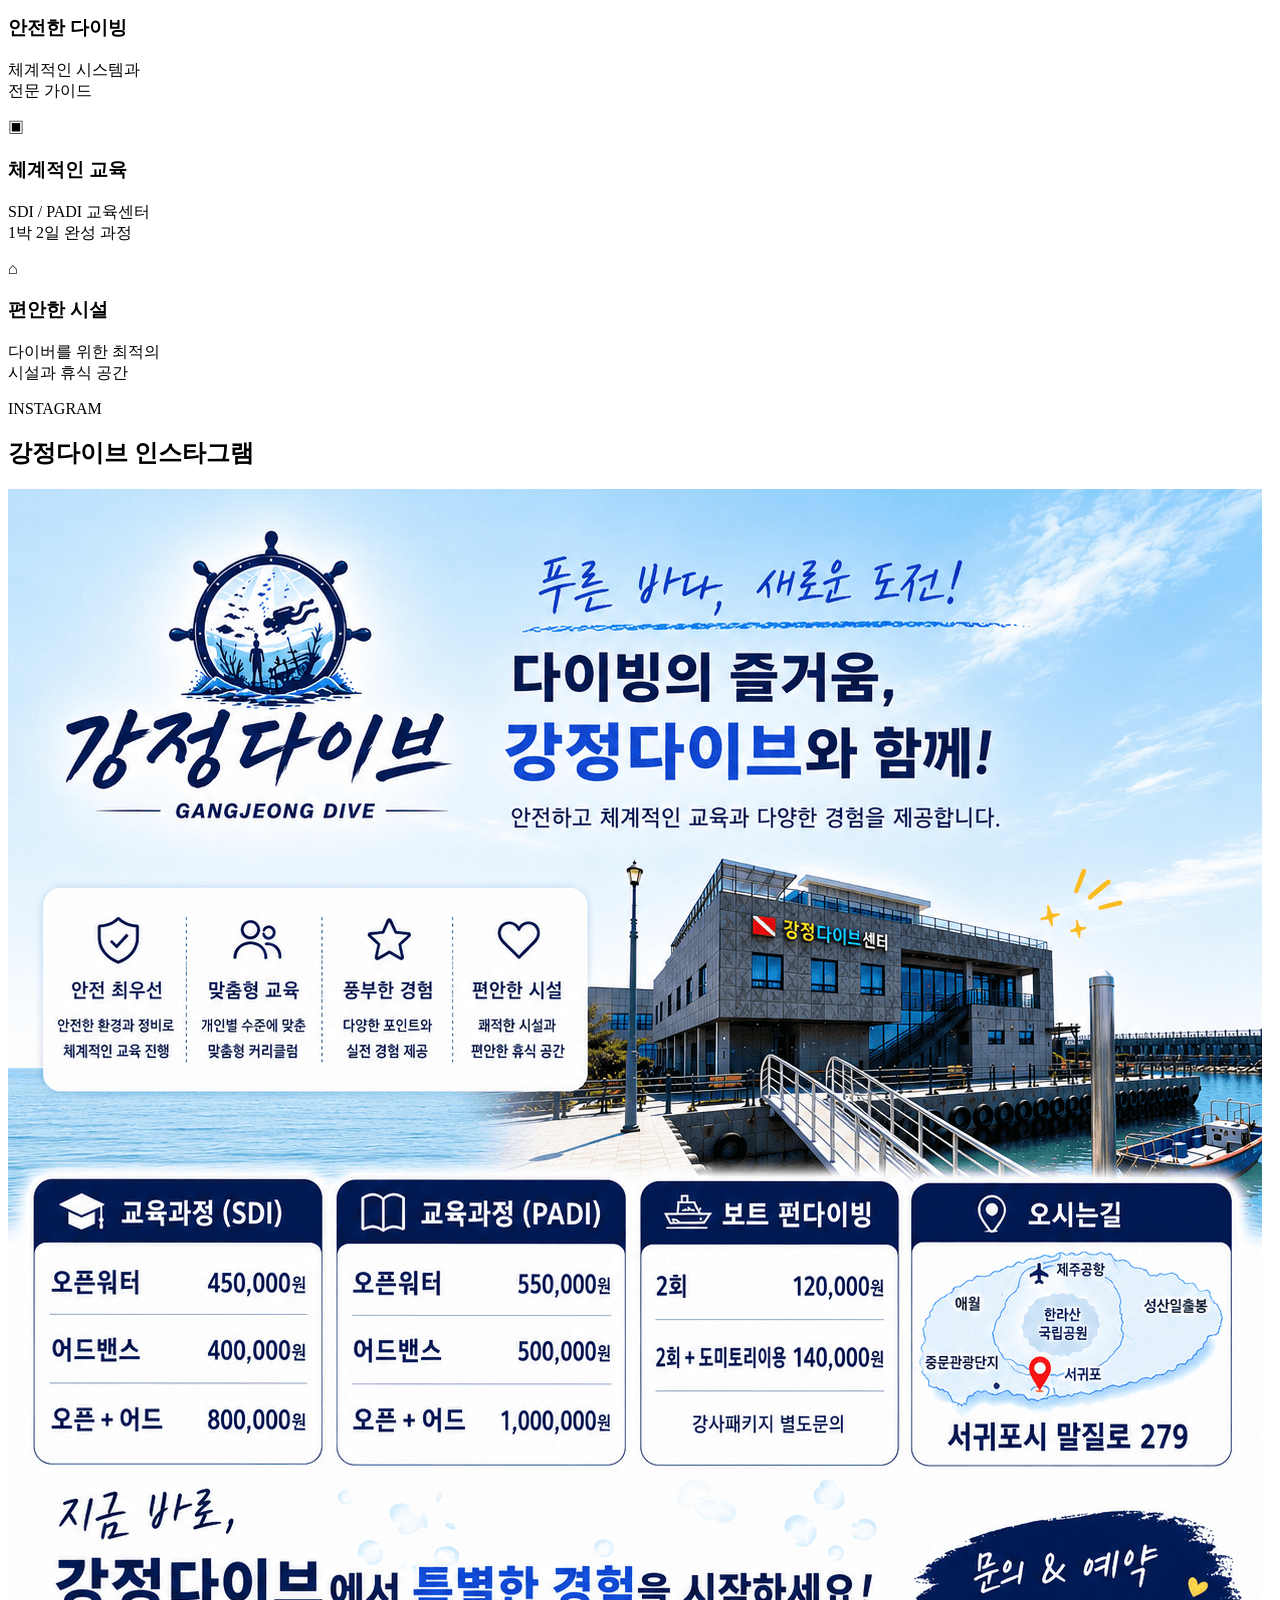
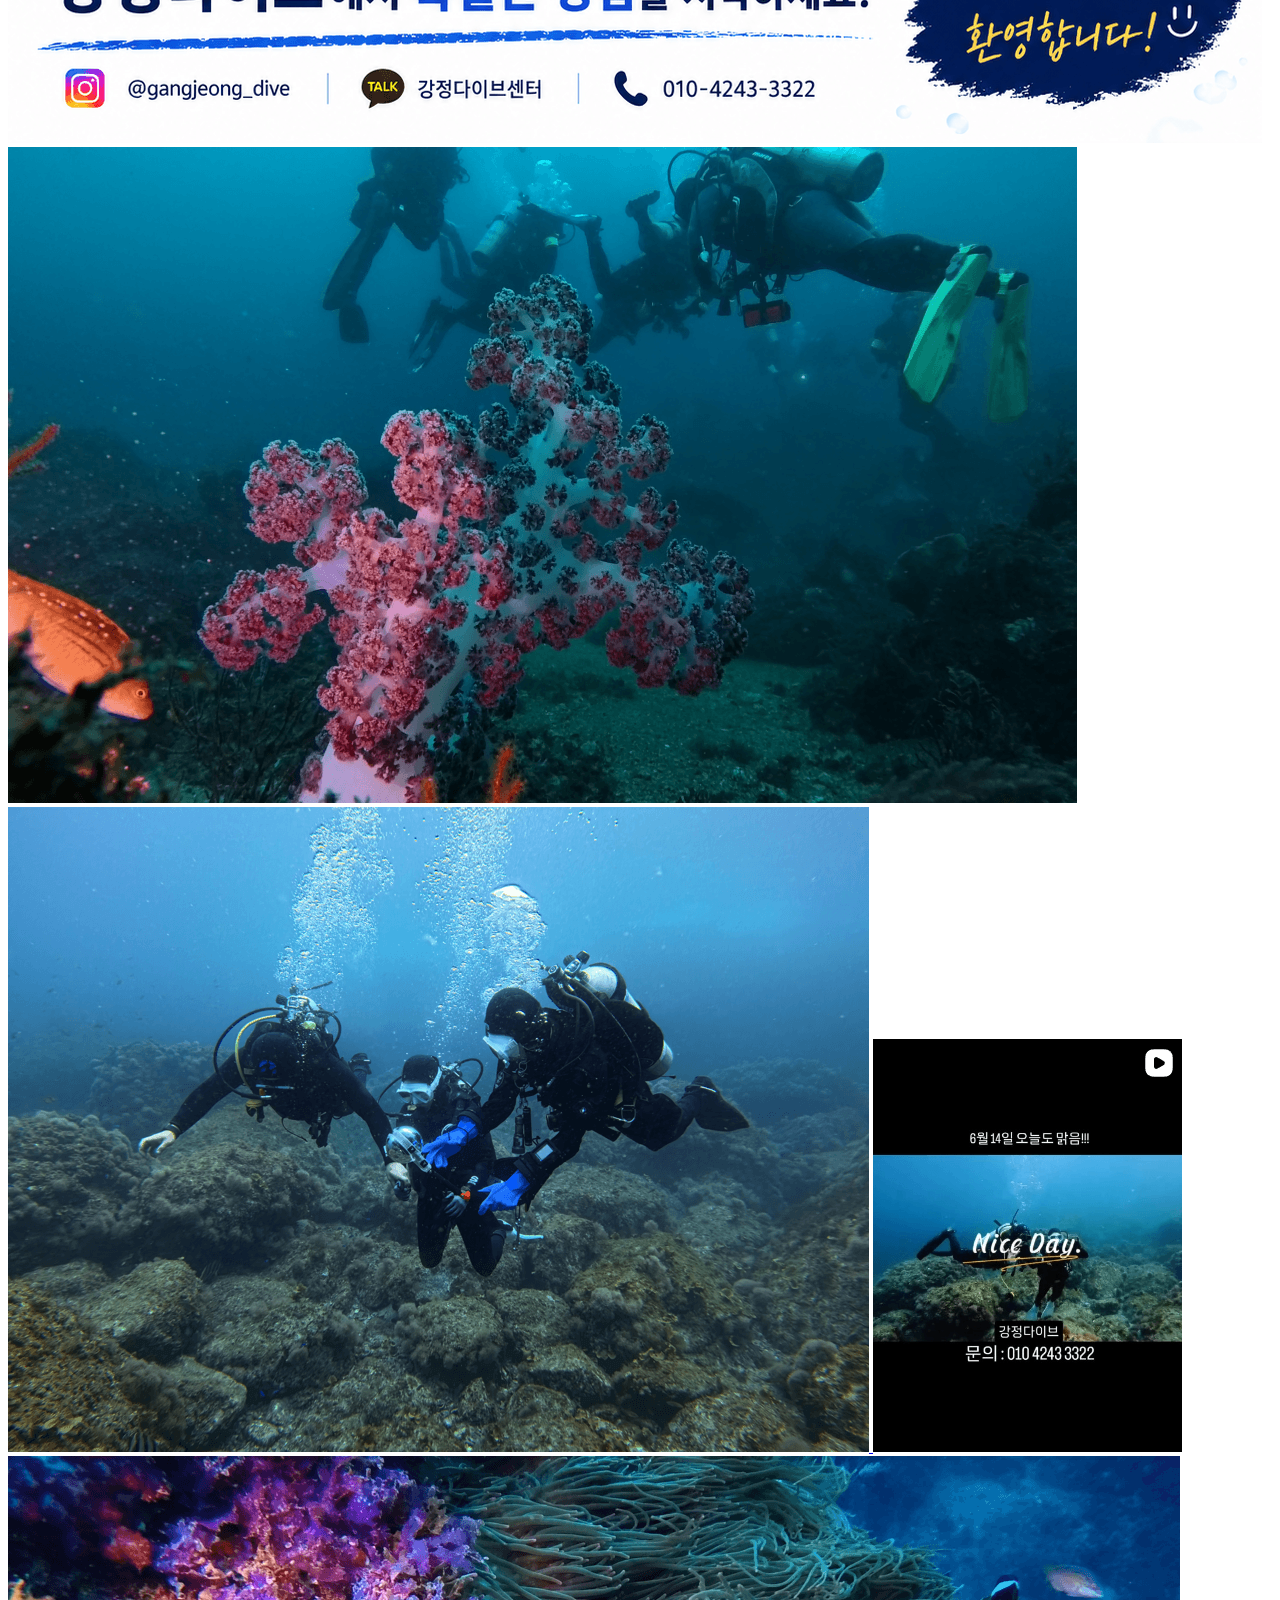
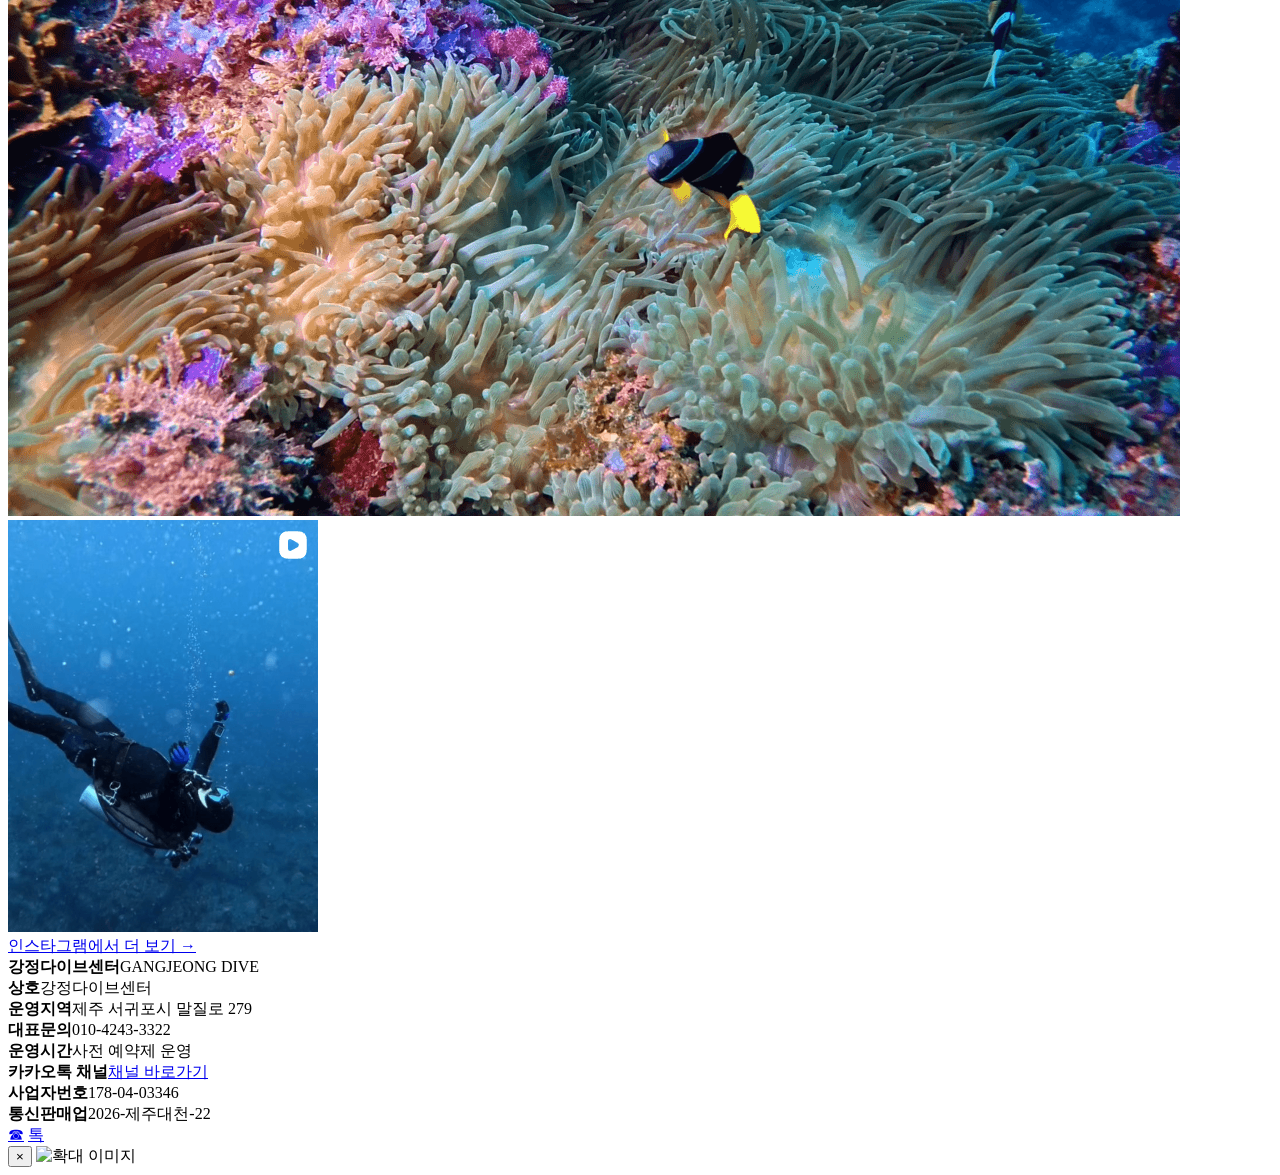
==== commit 010d1a3c: "Add files via upload" ====
--- a/index.html
+++ b/index.html
@@ -1,11 +1,12 @@
 <!doctype html>
 <html lang="ko">
 <head>
-  <meta charset="utf-8">
-  <meta name="viewport" content="width=device-width, initial-scale=1">
-  <title>홈 | 강정다이브센터</title>
-  <meta name="description" content="제주 강정에서 시작하는 프리미엄 다이빙">
-  <link rel="stylesheet" href="style.css">
+  <meta charset="UTF-8">
+  <meta name="viewport" content="width=device-width, initial-scale=1.0">
+
+  <meta name="naver-site-verification" content="1417585938d4c9ee292509b90cda594f9726b9bb" />
+
+  <title>강정다이브센터</title>
 </head>
 
 <body>
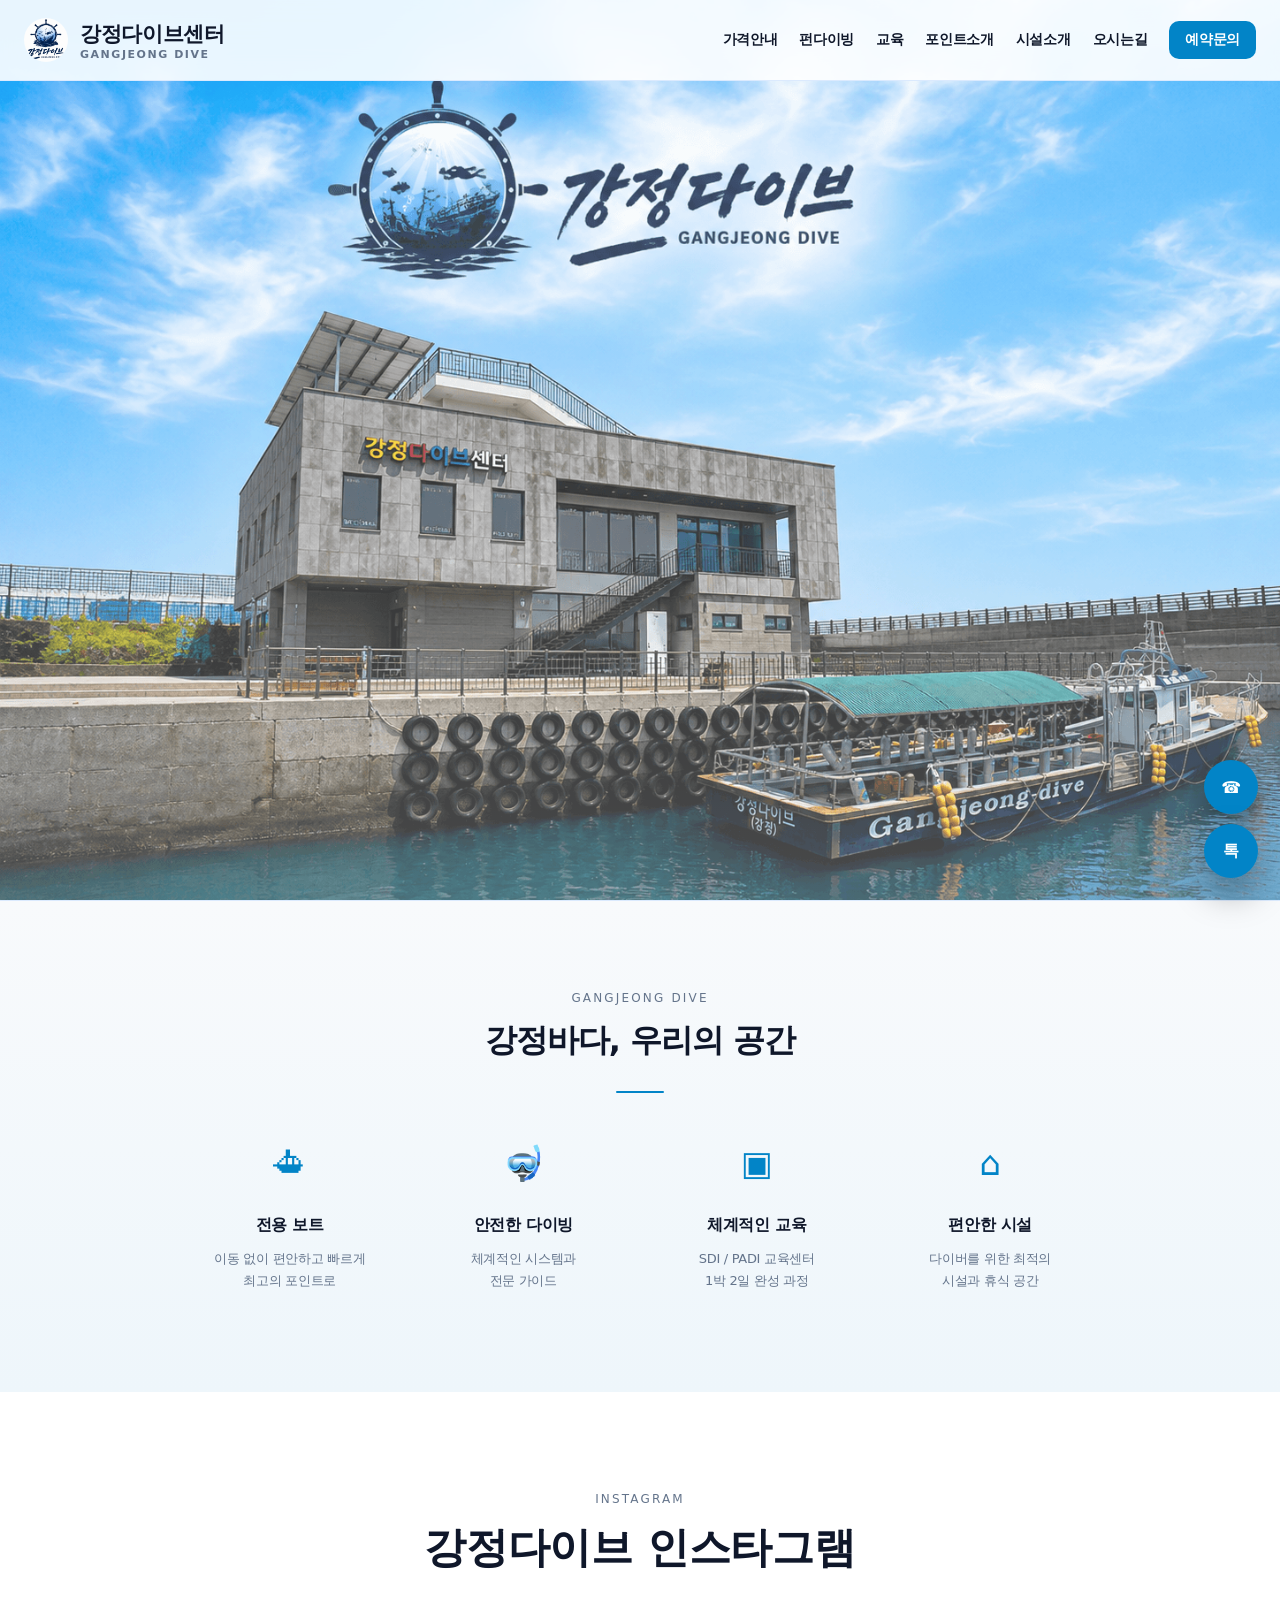
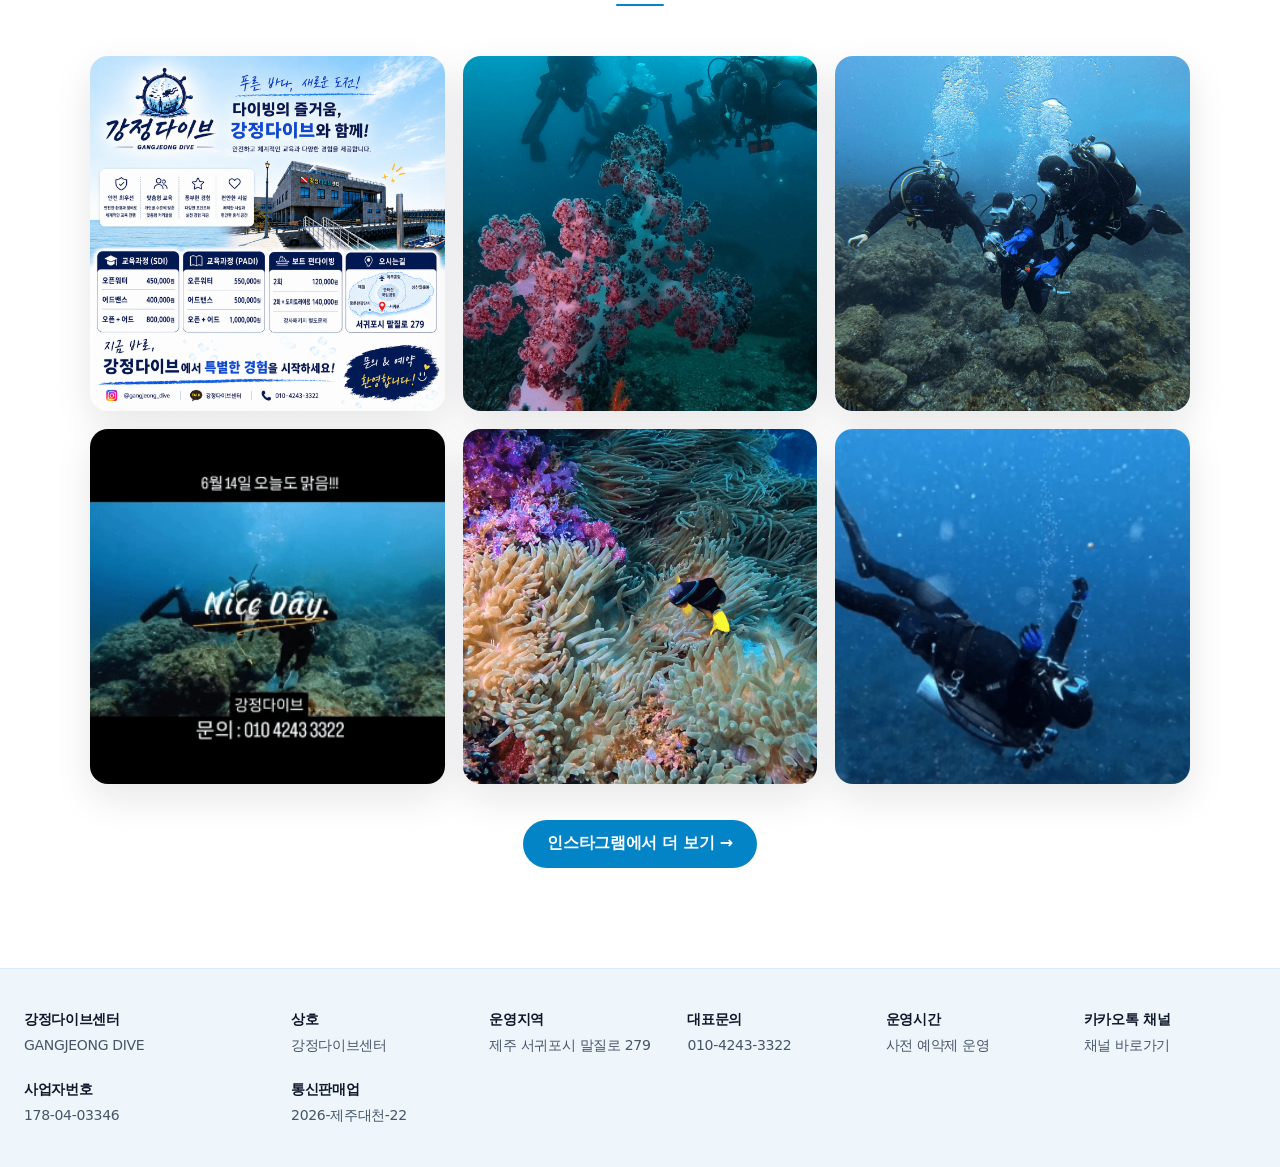
==== commit cb22426b: "Add files via upload" ====
--- a/index.html
+++ b/index.html
@@ -6,7 +6,16 @@
 
   <meta name="naver-site-verification" content="1417585938d4c9ee292509b90cda594f9726b9bb" />
 
-  <title>강정다이브센터</title>
+  
+  <title>강정다이브센터 | 제주 서귀포 보트다이빙 · SDI · PADI 교육</title>
+  <meta name="description" content="제주 서귀포 강정다이브센터. 보트 펀다이빙, 체험다이빙, SDI 교육, PADI 교육, 전용선 운영, 도미토리 숙소 제공.">
+  <meta property="og:title" content="강정다이브센터 | 제주 보트다이빙 · SDI · PADI 교육">
+  <meta property="og:description" content="제주 서귀포 강정다이브센터. 전용선 보트다이빙, 체험다이빙, SDI/PADI 교육, 도미토리 숙소 제공.">
+  <meta property="og:type" content="website">
+  <meta property="og:url" content="https://gangjeongdive.com">
+  <meta property="og:image" content="https://gangjeongdive.com/images/logo.png">
+
+  <link rel="stylesheet" href="style.css">
 </head>
 
 <body>
--- a/style.css
+++ b/style.css
@@ -0,0 +1,1322 @@
+:root{
+  --bg:#03101b;
+  --bg2:#061b2b;
+  --card:rgba(255,255,255,.055);
+  --card2:rgba(255,255,255,.085);
+  --line:rgba(255,255,255,.14);
+  --text:#fff;
+  --muted:#9fb4c5;
+  --soft:#d9e9f4;
+  --accent:#7bd7ff;
+  --gold:#d7b46a;
+  --shadow:0 26px 70px rgba(0,0,0,.34);
+}
+*{box-sizing:border-box}
+html{scroll-behavior:smooth}
+body{
+  margin:0;
+  font-family:system-ui,-apple-system,BlinkMacSystemFont,"Segoe UI","Noto Sans KR",Arial,sans-serif;
+  background:radial-gradient(circle at top,#0a2c45 0%,var(--bg) 48%,#020811 100%);
+  color:var(--text);
+  letter-spacing:-.02em;
+}
+body.lock{overflow:hidden}
+a{color:inherit;text-decoration:none}
+img{max-width:100%;display:block}
+.header{
+  position:fixed;inset:0 0 auto 0;z-index:100;
+  background:linear-gradient(to bottom,rgba(3,16,27,.82),rgba(3,16,27,.34));
+  backdrop-filter:blur(14px);
+  border-bottom:1px solid rgba(255,255,255,.08);
+}
+.header.scrolled{background:rgba(3,16,27,.92)}
+.header-inner{
+  max-width:1240px;margin:auto;padding:18px 24px;
+  display:flex;align-items:center;justify-content:space-between;gap:24px;
+}
+.brand{display:flex;align-items:center;gap:12px;font-weight:850;font-size:21px;white-space:nowrap}
+.brand img{width:44px;height:44px;object-fit:contain;border-radius:50%}
+.brand small{display:block;font-size:11px;letter-spacing:.14em;color:var(--muted);font-weight:600}
+.nav{display:flex;align-items:center;gap:30px;font-size:15px;font-weight:650}
+.nav a{color:rgba(255,255,255,.86)}
+.nav a:hover{color:#fff}
+.nav .book{border:1px solid rgba(255,255,255,.75);padding:10px 16px;border-radius:10px;color:white}
+.menu-btn{display:none;background:none;border:1px solid var(--line);color:white;border-radius:10px;padding:10px 12px;font-size:20px}
+
+.hero{
+  min-height:760px;display:flex;align-items:center;
+  padding:150px 24px 90px;
+  background:
+    linear-gradient(90deg,rgba(0,5,12,.92),rgba(0,8,16,.42) 50%,rgba(0,8,16,.82)),
+    url("images/main-hero.jpg") center/cover no-repeat;
+  position:relative;
+}
+.hero:after{
+  content:"";position:absolute;left:0;right:0;bottom:0;height:160px;
+  background:linear-gradient(to bottom,transparent,var(--bg));
+}
+.hero-inner{position:relative;z-index:1;max-width:1240px;margin:auto;width:100%}
+.kicker{color:var(--accent);font-size:14px;font-weight:800;letter-spacing:.18em;margin-bottom:18px;text-transform:uppercase}
+.hero h1{font-size:clamp(42px,6vw,76px);line-height:1.08;margin:0 0 24px;letter-spacing:-.06em}
+.hero p{font-size:19px;color:#d8e7f2;line-height:1.8;margin:0 0 34px}
+.hero-actions{display:flex;align-items:center;gap:16px;flex-wrap:wrap}
+.btn{
+  display:inline-flex;align-items:center;justify-content:center;gap:10px;
+  min-height:52px;padding:0 22px;border-radius:12px;border:1px solid rgba(255,255,255,.25);
+  background:rgba(255,255,255,.07);font-weight:800;transition:.2s;
+}
+.btn:hover{transform:translateY(-2px);background:rgba(255,255,255,.13)}
+.btn.primary{background:#fff;color:#03101b;border-color:white}
+.btn.gold{background:rgba(215,180,106,.16);border-color:rgba(215,180,106,.65);color:#ffe3a4}
+.section{border-top:1px solid var(--line);padding:72px 24px}
+.container{max-width:1240px;margin:auto}
+.section-title{margin-bottom:30px}
+.section-title h2{font-size:36px;margin:0 0 6px}
+.section-title span{font-size:14px;text-transform:uppercase;letter-spacing:.14em;color:#647d91}
+.layout-2{display:grid;grid-template-columns:1fr 1.18fr;gap:44px}
+.price-stack{display:grid;gap:16px}
+.card{
+  background:linear-gradient(180deg,rgba(255,255,255,.075),rgba(255,255,255,.035));
+  border:1px solid var(--line);
+  border-radius:18px;overflow:hidden;box-shadow:var(--shadow)
+}
+.card.pad{padding:24px}
+.card h3{margin:0 0 16px;font-size:21px}
+.price-row{
+  display:flex;justify-content:space-between;gap:18px;padding:13px 0;
+  border-top:1px solid rgba(255,255,255,.1);color:#edf8ff
+}
+.price-row:first-of-type{border-top:0}
+.price-row strong{white-space:nowrap;color:#fff}
+.note{color:var(--muted);font-size:14px;line-height:1.75;margin:12px 0 0}
+.price-grid{display:grid;grid-template-columns:1fr 1fr;gap:18px}
+.rental-list{columns:2;margin:0;padding-left:20px;color:#dcebf5;line-height:1.9}
+.visual-card{position:relative;border-radius:18px;overflow:hidden;border:1px solid var(--line);box-shadow:var(--shadow)}
+.visual-card img{width:100%;height:350px;object-fit:cover}
+.visual-overlay{position:absolute;inset:auto 0 0;padding:34px;background:linear-gradient(transparent,rgba(0,0,0,.82));text-align:center}
+.visual-overlay strong{font-size:26px;display:block;margin-bottom:8px}
+.gallery-3{display:grid;grid-template-columns:repeat(3,1fr);gap:16px;margin-top:16px}
+.gallery-3 img{height:170px;width:100%;object-fit:cover;border-radius:15px;border:1px solid var(--line)}
+.course-grid{display:grid;grid-template-columns:repeat(2,1fr);gap:22px}
+.course-card img{height:330px;width:100%;object-fit:cover}
+.course-card h3{padding:20px 22px;margin:0;background:rgba(255,255,255,.06)}
+.course-card p{padding:22px;margin:0;color:#d8e6f1;line-height:1.8}
+.facility-grid{display:grid;grid-template-columns:repeat(4,1fr);gap:16px}
+.facility-card{cursor:pointer}
+.facility-card img{height:158px;width:100%;object-fit:cover;transition:.25s}
+.facility-card:hover img{transform:scale(1.035)}
+.facility-card p{margin:0;padding:14px;text-align:center;font-weight:750;background:rgba(255,255,255,.055)}
+.contact-grid{display:grid;grid-template-columns:repeat(3,1fr);gap:18px}
+.contact-card{min-height:190px;display:flex;flex-direction:column;justify-content:center;align-items:center;text-align:center;gap:10px}
+.contact-icon{font-size:46px;line-height:1}
+.contact-card p{margin:0;color:var(--muted)}
+.location-grid{display:grid;grid-template-columns:1fr 1fr;gap:44px;align-items:center}
+.location-text{color:#dceaf4;line-height:1.9}
+.location-text strong{color:white}
+.map-card{background:#e8eef3;border-radius:18px;overflow:hidden;border:1px solid var(--line);box-shadow:var(--shadow)}
+.map-card img{height:270px;width:100%;object-fit:cover}
+.map-placeholder{
+  height:270px;display:flex;align-items:center;justify-content:center;
+  background:linear-gradient(135deg,#e8eef3,#b6d5ea);color:#183247;font-weight:800
+}
+.instagram{display:grid;grid-template-columns:180px 1fr 240px;gap:20px;align-items:center}
+.insta-grid{display:grid;grid-template-columns:repeat(5,1fr);gap:10px}
+.insta-grid img{height:132px;width:100%;object-fit:cover;border-radius:14px;border:1px solid var(--line)}
+.info-footer{background:#020912;border-top:1px solid var(--line);padding:42px 24px}
+.footer-grid{max-width:1240px;margin:auto;display:grid;grid-template-columns:1.4fr repeat(5,1fr);gap:26px;color:#c5d6e2;font-size:14px}
+.footer-grid strong{display:block;color:#fff;margin-bottom:8px}
+.floating{
+  position:fixed;right:22px;bottom:22px;z-index:90;display:flex;flex-direction:column;gap:10px
+}
+.floating a{
+  width:54px;height:54px;border-radius:50%;display:flex;align-items:center;justify-content:center;
+  background:#fff;color:#03101b;font-weight:900;box-shadow:0 16px 34px rgba(0,0,0,.35)
+}
+.lightbox{position:fixed;inset:0;background:rgba(0,0,0,.88);z-index:200;display:none;align-items:center;justify-content:center;padding:24px}
+.lightbox.show{display:flex}
+.lightbox img{max-height:86vh;max-width:92vw;border-radius:16px}
+.close{position:absolute;right:24px;top:18px;background:none;border:0;color:white;font-size:44px;cursor:pointer}
+@media(max-width:900px){
+  .header-inner{padding:14px 18px}
+  .menu-btn{display:block}
+  .nav{
+    position:fixed;top:74px;left:14px;right:14px;display:none;flex-direction:column;align-items:stretch;
+    background:rgba(3,16,27,.96);border:1px solid var(--line);border-radius:18px;padding:18px
+  }
+  .nav.show{display:flex}
+  .hero{min-height:680px;padding-top:130px}
+  .layout-2,.location-grid,.instagram,.footer-grid{grid-template-columns:1fr}
+  .price-grid,.course-grid,.contact-grid{grid-template-columns:1fr}
+  .facility-grid{grid-template-columns:repeat(2,1fr)}
+  .insta-grid{grid-template-columns:repeat(3,1fr)}
+}
+@media(max-width:560px){
+  .section{padding:54px 18px}
+  .hero h1{font-size:38px}
+  .hero p{font-size:16px}
+  .gallery-3,.facility-grid,.insta-grid{grid-template-columns:1fr}
+  .gallery-3 img,.insta-grid img{height:190px}
+  .rental-list{columns:1}
+  .footer-grid{gap:18px}
+}
+
+
+/* Multi-page logo-only home */
+.home-only {
+  min-height: 100vh;
+  display: flex;
+  align-items: center;
+  justify-content: center;
+  padding: 120px 24px 80px;
+  background:
+    radial-gradient(circle at center, rgba(14, 58, 88, .62), rgba(3, 16, 27, .92) 54%, #020811 100%),
+    url("images/main-hero.jpg") center/cover no-repeat;
+  position: relative;
+}
+
+.home-only::before {
+  content: "";
+  position: absolute;
+  inset: 0;
+  background: rgba(0,0,0,.38);
+}
+
+.home-logo-wrap {
+  position: relative;
+  z-index: 1;
+  text-align: center;
+}
+
+.home-logo-wrap img {
+  width: min(420px, 78vw);
+  max-height: 420px;
+  object-fit: contain;
+  filter: drop-shadow(0 28px 70px rgba(0,0,0,.55));
+}
+
+.home-logo-wrap p {
+  margin: 28px 0 0;
+  color: rgba(255,255,255,.78);
+  font-size: 17px;
+  letter-spacing: .12em;
+}
+
+.page-hero {
+  padding: 150px 24px 70px;
+  background:
+    linear-gradient(90deg, rgba(0,5,12,.9), rgba(0,8,16,.55)),
+    url("images/main-hero.jpg") center/cover no-repeat;
+  border-bottom: 1px solid var(--line);
+}
+
+.page-hero .container {
+  max-width: 1240px;
+}
+
+.page-hero h1 {
+  margin: 0 0 8px;
+  font-size: clamp(38px, 5vw, 58px);
+}
+
+.page-hero p {
+  margin: 0;
+  color: var(--muted);
+  text-transform: uppercase;
+  letter-spacing: .14em;
+}
+
+.subpage-main .section:first-child {
+  border-top: 0;
+}
+.home-only {
+  min-height: 100vh;
+  display: flex;
+  align-items: center;
+  justify-content: center;
+  padding: 120px 24px 80px;
+
+  background:
+    linear-gradient(rgba(0,0,0,.25), rgba(0,0,0,.35)),
+    url("images/main-hero.jpg") center center / cover no-repeat;
+
+  position: relative;
+}
+
+.home-only::before {
+  display: none;
+}
+
+.home-logo-wrap {
+  position: relative;
+  z-index: 1;
+  text-align: center;
+}
+
+.home-logo-wrap img {
+  display: none;
+}
+
+.home-logo-wrap p {
+  display: none;
+}
+/* ===== WHITE RESORT STYLE ===== */
+
+:root{
+  --bg:#f8fafc;
+  --text:#0f172a;
+  --muted:#475569;
+  --accent:#0284c7;
+  --line:#dbeafe;
+}
+
+body{
+  background:#f8fafc;
+  color:#0f172a;
+}
+
+.header{
+  background:rgba(255,255,255,.88);
+  backdrop-filter:blur(18px);
+  border-bottom:1px solid #dbeafe;
+}
+
+.header.scrolled{
+  background:rgba(255,255,255,.96);
+}
+
+.nav a{
+  color:#0f172a;
+}
+
+.brand{
+  color:#0f172a;
+}
+
+.brand small{
+  color:#64748b;
+}
+
+.nav .book{
+  background:#0284c7;
+  color:white;
+  border:none;
+}
+
+.home-only{
+  min-height:100vh;
+
+  background:
+  linear-gradient(
+    rgba(255,255,255,.15),
+    rgba(255,255,255,.35)
+  ),
+  url("images/main-hero.jpg")
+  center center / cover no-repeat;
+}
+
+.card{
+  background:white;
+  border:1px solid #dbeafe;
+  box-shadow:
+  0 10px 30px rgba(0,0,0,.06);
+}
+
+.info-footer{
+  background:white;
+  border-top:1px solid #dbeafe;
+}
+
+.footer-grid{
+  color:#475569;
+}
+
+.footer-grid strong{
+  color:#0f172a;
+}
+.home-feature {
+  padding: 140px 24px 160px;
+  background: linear-gradient(180deg, #03101b 0%, #061b2b 100%);
+  color: white;
+  text-align: center;
+  border-top: 1px solid rgba(255,255,255,.08);
+}
+
+.feature-label {
+  margin: 0 0 14px;
+  font-size: 12px;
+  letter-spacing: .18em;
+  color: rgba(255,255,255,.35);
+}
+
+.home-feature h2 {
+  margin: 0;
+  font-size: 54px;
+  font-weight: 700;
+  letter-spacing: -1px;
+}
+
+.feature-line {
+  width: 48px;
+  height: 1px;
+  margin: 28px auto 50px;
+  background: rgba(255,255,255,.55);
+}
+
+.feature-grid {
+  max-width: 1200px;
+  margin: 0 auto;
+  display: grid;
+  grid-template-columns: repeat(4, 1fr);
+  gap: 34px;
+}
+
+.feature-item {
+  color: white;
+}
+
+.feature-icon {
+  height: 52px;
+  margin-bottom: 20px;
+  font-size: 64px;
+  color: white;
+  opacity: .9;
+}
+
+.feature-item h3 {
+  margin: 0 0 12px;
+  font-size: 24px;
+  color: white;
+}
+
+.feature-item p {
+  margin: 0;
+  font-size: 17px;
+  line-height: 1.8;
+  color: rgba(255,255,255,.72);
+}
+
+@media (max-width: 760px) {
+  .feature-grid {
+    grid-template-columns: repeat(2, 1fr);
+  }
+}
+
+@media (max-width: 420px) {
+  .feature-grid {
+    grid-template-columns: 1fr;
+  }
+}
+
+
+
+/* =========================================================
+   FINAL OVERRIDE - WHITE RESORT STYLE / TEXT FIX
+   ========================================================= */
+
+:root{
+  --bg:#f8fafc;
+  --bg2:#eef6fb;
+  --card:#ffffff;
+  --card2:#f8fafc;
+  --line:#dbeafe;
+  --text:#0f172a;
+  --muted:#475569;
+  --soft:#e0f2fe;
+  --accent:#0284c7;
+  --gold:#0284c7;
+  --shadow:0 14px 38px rgba(15,23,42,.08);
+}
+
+body{
+  background:#f8fafc !important;
+  color:#0f172a !important;
+}
+
+.header{
+  background:rgba(255,255,255,.9) !important;
+  backdrop-filter:blur(18px);
+  border-bottom:1px solid #dbeafe !important;
+}
+
+.header.scrolled{
+  background:rgba(255,255,255,.97) !important;
+}
+
+.brand,
+.nav a{
+  color:#0f172a !important;
+}
+
+.brand small{
+  color:#64748b !important;
+}
+
+.nav .book{
+  background:#0284c7 !important;
+  color:#ffffff !important;
+  border:none !important;
+}
+
+.nav .book:hover{
+  background:#0369a1 !important;
+}
+
+.home-only{
+  min-height:100vh !important;
+  padding:120px 24px 80px !important;
+  background:
+    linear-gradient(
+      rgba(255,255,255,.10),
+      rgba(255,255,255,.28)
+    ),
+    url("images/main-hero.jpg") center center / cover no-repeat !important;
+  position:relative;
+}
+
+.home-only::before{
+  display:none !important;
+}
+
+.home-logo-wrap,
+.home-logo-wrap img,
+.home-logo-wrap p{
+  display:none !important;
+}
+
+.home-feature{
+  padding:90px 24px 100px !important;
+  background:
+    linear-gradient(
+      180deg,
+      #f8fafc 0%,
+      #eef6fb 100%
+    ) !important;
+  color:#0f172a !important;
+  text-align:center;
+  border-top:1px solid #dbeafe !important;
+}
+
+.feature-label{
+  margin:0 0 14px;
+  font-size:12px;
+  letter-spacing:.18em;
+  color:#64748b !important;
+}
+
+.home-feature h2{
+  margin:0;
+  font-size:32px;
+  font-weight:600;
+  letter-spacing:-1px;
+  color:#0f172a !important;
+}
+
+.feature-line{
+  width:48px;
+  height:2px;
+  margin:28px auto 50px;
+  background:#0284c7 !important;
+  border-radius:999px;
+}
+
+.feature-grid{
+  max-width:900px;
+  margin:0 auto;
+  display:grid;
+  grid-template-columns:repeat(4,1fr);
+  gap:34px;
+}
+
+.feature-item,
+.feature-item h3{
+  color:#0f172a !important;
+}
+
+.feature-icon{
+  height:52px;
+  margin-bottom:20px;
+  font-size:34px;
+  color:#0284c7 !important;
+  opacity:1;
+}
+
+.feature-item h3{
+  margin:0 0 12px;
+  font-size:16px;
+}
+
+.feature-item p{
+  margin:0;
+  font-size:13px;
+  line-height:1.7;
+  color:#64748b !important;
+}
+
+.section{
+  background:#f8fafc !important;
+  border-top:1px solid #dbeafe !important;
+}
+
+.section-title h2{
+  color:#0f172a !important;
+}
+
+.section-title span{
+  color:#64748b !important;
+}
+
+.card{
+  background:#ffffff !important;
+  border:1px solid #dbeafe !important;
+  box-shadow:0 14px 38px rgba(15,23,42,.08) !important;
+}
+
+.card,
+.card h3,
+.card h4,
+.card p,
+.card span,
+.card strong,
+.price-row,
+.price-row span,
+.price-row strong,
+.rental-list,
+.rental-list li,
+.location-text,
+.location-text strong{
+  color:#0f172a !important;
+}
+
+.note,
+.contact-card p{
+  color:#475569 !important;
+}
+
+.price-row{
+  border-top:1px solid #e2e8f0 !important;
+}
+
+.price-row:first-of-type{
+  border-top:0 !important;
+}
+
+.course-card h3{
+  background:#f8fafc !important;
+  color:#0f172a !important;
+}
+
+.course-card p{
+  color:#334155 !important;
+}
+
+.facility-card p{
+  background:#ffffff !important;
+  color:#0f172a !important;
+}
+
+.contact-card{
+  background:#ffffff !important;
+}
+
+.contact-icon{
+  color:#0284c7 !important;
+}
+
+.map-card{
+  background:#ffffff !important;
+  border:1px solid #dbeafe !important;
+}
+
+.map-placeholder{
+  background:linear-gradient(135deg,#e0f2fe,#bae6fd) !important;
+  color:#0f172a !important;
+}
+
+.btn{
+  border:1px solid #bae6fd !important;
+  background:#ffffff !important;
+  color:#0f172a !important;
+}
+
+.btn.primary,
+.btn.gold{
+  background:#0284c7 !important;
+  border-color:#0284c7 !important;
+  color:#ffffff !important;
+}
+
+.info-footer{
+  background:#eef6fb !important;
+  border-top:1px solid #dbeafe !important;
+}
+
+.footer-grid{
+  color:#475569 !important;
+}
+
+.footer-grid strong{
+  color:#0f172a !important;
+}
+
+.floating a{
+  background:#0284c7 !important;
+  color:#ffffff !important;
+}
+
+@media (max-width:900px){
+  .nav{
+    background:rgba(255,255,255,.97) !important;
+    border:1px solid #dbeafe !important;
+  }
+}
+
+@media (max-width:760px){
+  .feature-grid{
+    grid-template-columns:repeat(2,1fr);
+  }
+}
+
+@media (max-width:420px){
+  .feature-grid{
+    grid-template-columns:1fr;
+  }
+}
+.instagram-section {
+  padding: 100px 24px;
+  background: #ffffff;
+  text-align: center;
+}
+
+.instagram-section h2 {
+  margin: 0;
+  font-size: 42px;
+  color: #0f172a;
+}
+
+.instagram-grid {
+  max-width: 1100px;
+  margin: 50px auto 36px;
+  display: grid;
+  grid-template-columns: repeat(3, 1fr);
+  gap: 18px;
+}
+
+.instagram-grid a {
+  display: block;
+  overflow: hidden;
+  border-radius: 18px;
+  box-shadow: 0 14px 38px rgba(15,23,42,.10);
+}
+
+.instagram-grid img {
+  width: 100%;
+  aspect-ratio: 1 / 1;
+  object-fit: cover;
+  transition: .3s;
+}
+
+.instagram-grid a:hover img {
+  transform: scale(1.06);
+}
+
+.instagram-button {
+  display: inline-flex;
+  align-items: center;
+  justify-content: center;
+  min-height: 48px;
+  padding: 0 24px;
+  border-radius: 999px;
+  background: #0284c7;
+  color: white;
+  font-weight: 800;
+}
+
+@media (max-width: 760px) {
+  .instagram-grid {
+    grid-template-columns: repeat(2, 1fr);
+  }
+
+  .instagram-section h2 {
+    font-size: 32px;
+  }
+}
+
+
+/* =========================================================
+   PRICE PAGE - FINAL CLEAN STYLE
+   가격안내 페이지 전용 최종 CSS
+   ========================================================= */
+
+.price-section{
+  padding:90px 24px 100px;
+  background:linear-gradient(180deg,#ffffff 0%,#f5f9fc 100%);
+}
+
+.price-title{
+  max-width:1400px;
+  margin:0 auto 55px;
+}
+
+.price-title p{
+  margin:0 0 14px;
+  color:#008bd2;
+  font-size:13px;
+  letter-spacing:5px;
+  font-weight:800;
+}
+
+.price-title h2{
+  margin:0 0 16px;
+  color:#071a35;
+  font-size:48px;
+  font-weight:800;
+  letter-spacing:-.04em;
+}
+
+.price-title span{
+  color:#4b5b6b;
+  font-size:17px;
+}
+
+/* 가격 카드 4개 */
+.price-card-wrap{
+  max-width:1200px;
+  margin:0 auto;
+  display:grid;
+  grid-template-columns:repeat(2, 1fr);
+  gap:50px 60px;
+  align-items:start;
+}
+
+.price-card{
+  background:#ffffff;
+  border:1px solid #d7e6f5;
+  border-radius:20px;
+  overflow:hidden;
+  box-shadow:0 18px 45px rgba(0,45,90,.08);
+}
+
+.price-card-head{
+  min-height:88px;
+  padding:18px 14px;
+  background:linear-gradient(135deg,#061c4d,#003382);
+  color:#ffffff;
+  display:flex;
+  align-items:center;
+  justify-content:center;
+  gap:12px;
+  text-align:center;
+}
+
+.price-card-head span{
+  font-size:30px;
+  line-height:1;
+  flex-shrink:0;
+}
+
+.price-card-head h3{
+  margin:0;
+  color:#ffffff;
+  font-size:21px;
+  font-weight:800;
+  line-height:1.25;
+  word-break:keep-all;
+}
+
+/* 금액 줄림 방지 */
+.price-row{
+  display:flex;
+  justify-content:space-between;
+  align-items:center;
+  gap:12px;
+  padding:20px 22px;
+  border-top:0 !important;
+  border-bottom:1px solid #dce6ef;
+  color:#061c4d !important;
+}
+
+.price-row:last-child{
+  border-bottom:none;
+}
+
+.price-row strong{
+  color:#061c4d !important;
+  font-size:17px;
+  font-weight:800;
+  white-space:nowrap;
+  letter-spacing:-.04em;
+}
+
+.price-row b{
+  color:#061c4d !important;
+  font-size:18px;
+  font-weight:900;
+  white-space:nowrap;
+  flex-shrink:0;
+  letter-spacing:-.04em;
+}
+
+.price-note{
+  margin:0;
+  padding:12px 22px 20px;
+  color:#061c4d;
+  font-size:14px;
+  font-weight:800;
+}
+
+/* 교육과정 포함사항 */
+.price-info-box{
+  max-width:1400px;
+  margin:34px auto 0;
+  padding:30px 34px;
+  background:#ffffff;
+  border:1px solid #d7e6f5;
+  border-radius:20px;
+  box-shadow:0 14px 35px rgba(0,45,90,.06);
+  display:flex;
+  gap:24px;
+  color:#061c4d;
+}
+
+.info-icon{
+  color:#008bd2;
+  font-size:34px;
+  line-height:1;
+  flex-shrink:0;
+}
+
+.price-info-box h3{
+  margin:0 0 12px;
+  color:#061c4d;
+  font-size:22px;
+  font-weight:900;
+}
+
+.price-info-box p{
+  margin:6px 0;
+  color:#334155;
+  font-size:15px;
+  line-height:1.7;
+}
+
+/* 개별 장비렌탈 */
+.rental-info-box{
+  max-width:1400px;
+  margin:24px auto 0;
+  padding:24px 34px;
+  background:#ffffff;
+  border:1px solid #d7e6f5;
+  border-radius:20px;
+  box-shadow:0 14px 35px rgba(0,45,90,.06);
+  display:grid;
+  grid-template-columns:180px 170px 1fr 1fr 1fr 1fr;
+  align-items:center;
+  gap:18px;
+  color:#061c4d;
+}
+
+.rental-info-box strong{
+  color:#061c4d;
+  font-size:21px;
+  font-weight:900;
+  white-space:nowrap;
+}
+
+.rental-info-box span{
+  color:#334155;
+  font-size:15px;
+  line-height:1.5;
+  white-space:nowrap;
+}
+
+.rental-info-box span b{
+  color:#0284c7;
+  font-weight:900;
+}
+
+/* 태블릿 */
+@media (max-width:1200px){
+  .price-card-wrap{
+    grid-template-columns:repeat(2,1fr);
+  }
+
+  .rental-info-box{
+    grid-template-columns:repeat(2,1fr);
+  }
+}
+
+/* 모바일 */
+@media (max-width:768px){
+  .price-section{
+    padding:70px 18px 80px;
+  }
+
+  .price-title{
+    margin-bottom:36px;
+  }
+
+  .price-title h2{
+    font-size:38px;
+  }
+
+  .price-title span{
+    font-size:15px;
+  }
+
+  .price-card-wrap{
+    grid-template-columns:1fr;
+    gap:20px;
+  }
+
+  .price-card-head h3{
+    font-size:20px;
+  }
+
+  .price-row{
+    padding:19px 20px;
+  }
+
+  .price-row strong{
+    font-size:16px;
+  }
+
+  .price-row b{
+    font-size:17px;
+  }
+
+  .price-info-box{
+    flex-direction:column;
+    padding:26px 24px;
+  }
+
+  .rental-info-box{
+    grid-template-columns:1fr;
+    padding:24px;
+    gap:12px;
+  }
+}
+
+/* 아주 작은 화면 */
+@media (max-width:380px){
+  .price-row{
+    padding:18px 16px;
+  }
+
+  .price-row strong{
+    font-size:15px;
+  }
+
+  .price-row b{
+    font-size:16px;
+  }
+}
+.price-card{
+  min-height:300px;
+  display:flex;
+  flex-direction:column;
+}
+/* 모바일 햄버거 메뉴 검정색 */
+
+.menu-btn{
+  color:#111827 !important;
+  border:1px solid #dbeafe !important;
+  background:#ffffff !important;
+}
+
+.menu-btn:hover{
+  background:#f8fafc !important;
+}
+
+
+/* =========================================================
+   MENU / FUNDIVE / POINT PAGE ADDITIONS
+   ========================================================= */
+
+.nav{
+  gap:22px !important;
+  font-size:14px !important;
+}
+
+.header-inner{
+  max-width:1320px !important;
+}
+
+.sub-title-block{
+  margin:0 0 38px;
+  text-align:center;
+}
+
+.sub-title-block p{
+  margin:0 0 12px;
+  color:#0284c7;
+  font-size:13px;
+  letter-spacing:4px;
+  font-weight:900;
+}
+
+.sub-title-block h2{
+  margin:0 0 14px;
+  color:#071a35;
+  font-size:38px;
+  font-weight:900;
+  letter-spacing:-.05em;
+}
+
+.sub-title-block span{
+  color:#475569;
+  font-size:16px;
+  line-height:1.7;
+}
+
+.dive-page-section,
+.point-page-section{
+  padding:90px 24px 110px;
+  background:linear-gradient(180deg,#ffffff 0%,#f5f9fc 100%);
+}
+
+.fun-info-card{
+  max-width:1200px;
+  margin:0 auto 34px;
+  padding:24px 30px;
+  display:grid;
+  grid-template-columns:repeat(3,1fr);
+  gap:20px;
+  background:#ffffff;
+  border:1px solid #d7e6f5;
+  border-radius:22px;
+  box-shadow:0 14px 35px rgba(0,45,90,.06);
+}
+
+.fun-info-card strong{
+  display:block;
+  margin-bottom:8px;
+  color:#061c4d;
+  font-size:17px;
+  font-weight:900;
+}
+
+.fun-info-card p{
+  margin:0;
+  color:#475569;
+  font-size:14px;
+  line-height:1.6;
+}
+
+.dive-gallery-grid{
+  max-width:1200px;
+  margin:0 auto;
+  display:grid;
+  grid-template-columns:repeat(3,1fr);
+  gap:18px;
+}
+
+.dive-gallery-card{
+  overflow:hidden;
+  border-radius:20px;
+  background:#ffffff;
+  border:1px solid #d7e6f5;
+  box-shadow:0 14px 35px rgba(0,45,90,.07);
+  cursor:pointer;
+}
+
+.dive-gallery-card img{
+  width:100%;
+  aspect-ratio:1 / 1;
+  object-fit:cover;
+  transition:.3s;
+}
+
+.dive-gallery-card:hover img{
+  transform:scale(1.06);
+}
+
+.point-main-card{
+  max-width:1200px;
+  margin:0 auto;
+  overflow:hidden;
+  background:#ffffff;
+  border:1px solid #d7e6f5;
+  border-radius:26px;
+  box-shadow:0 18px 45px rgba(0,45,90,.08);
+}
+
+.point-main-card img{
+  width:100%;
+  height:auto;
+  max-height:none;
+  object-fit:contain;
+  cursor:pointer;
+}
+
+.point-main-text{
+  padding:26px 30px;
+}
+
+.point-main-text strong{
+  display:block;
+  margin-bottom:10px;
+  color:#061c4d;
+  font-size:22px;
+  font-weight:900;
+}
+
+.point-main-text p{
+  margin:0;
+  color:#475569;
+  font-size:15px;
+  line-height:1.8;
+}
+
+.point-info-grid{
+  max-width:1200px;
+  margin:26px auto 0;
+  display:grid;
+  grid-template-columns:repeat(3,1fr);
+  gap:18px;
+}
+
+.point-info-card{
+  padding:26px;
+  background:#ffffff;
+  border:1px solid #d7e6f5;
+  border-radius:22px;
+  box-shadow:0 14px 35px rgba(0,45,90,.06);
+}
+
+.point-info-card h3{
+  margin:0 0 12px;
+  color:#061c4d;
+  font-size:20px;
+}
+
+.point-info-card p{
+  margin:0;
+  color:#475569;
+  font-size:15px;
+  line-height:1.8;
+}
+
+@media(max-width:1100px){
+  .nav{
+    gap:14px !important;
+    font-size:13px !important;
+  }
+
+  .brand{
+    font-size:18px !important;
+  }
+}
+
+@media(max-width:900px){
+  .nav{
+    gap:18px !important;
+    font-size:15px !important;
+  }
+
+  .fun-info-card,
+  .point-info-grid{
+    grid-template-columns:1fr;
+  }
+
+  .dive-gallery-grid{
+    grid-template-columns:repeat(2,1fr);
+  }
+}
+
+@media(max-width:560px){
+  .sub-title-block h2{
+    font-size:28px;
+  }
+
+  .dive-page-section,
+  .point-page-section{
+    padding:70px 18px 80px;
+  }
+
+  .dive-gallery-grid{
+    grid-template-columns:1fr;
+  }
+}
+.naver-map {
+  width: 100%;
+  height: 320px;
+  border-radius: 18px 18px 0 0;
+  overflow: hidden;
+}
+/* 오시는길 안내 카드 */
+
+.location-guide {
+  display: grid;
+  gap: 22px;
+}
+
+.guide-item {
+  display: flex;
+  gap: 18px;
+  align-items: flex-start;
+  padding: 22px 24px;
+  background: #ffffff;
+  border: 1px solid #dbeafe;
+  border-radius: 18px;
+  box-shadow: 0 12px 30px rgba(15, 23, 42, .06);
+}
+
+.guide-icon {
+  width: 44px;
+  height: 44px;
+  border-radius: 50%;
+  background: #e0f2fe;
+  color: #0284c7;
+  display: flex;
+  align-items: center;
+  justify-content: center;
+  font-size: 22px;
+  flex-shrink: 0;
+}
+
+.guide-item h3 {
+  margin: 0 0 8px;
+  color: #075985;
+  font-size: 19px;
+  font-weight: 900;
+}
+
+.guide-item p {
+  margin: 0;
+  color: #334155;
+  font-size: 15px;
+  line-height: 1.8;
+}
+
+/* 모바일 */
+@media (max-width: 768px) {
+  .guide-item {
+    padding: 20px;
+  }
+
+  .guide-item h3 {
+    font-size: 18px;
+  }
+
+  .guide-item p {
+    font-size: 14px;
+  }
+}
+.contact-img {
+  width: 70px;
+  height: 70px;
+  object-fit: contain;
+  display: block;
+  margin: 0 auto 15px;
+}
+@media (max-width: 768px) {
+  .home-only {
+    min-height: auto !important;
+    height: auto !important;
+    padding: 0 !important;
+    background-size: contain !important;
+    background-position: center top !important;
+    background-repeat: no-repeat !important;
+    aspect-ratio: 9 / 16;
+  }
+}
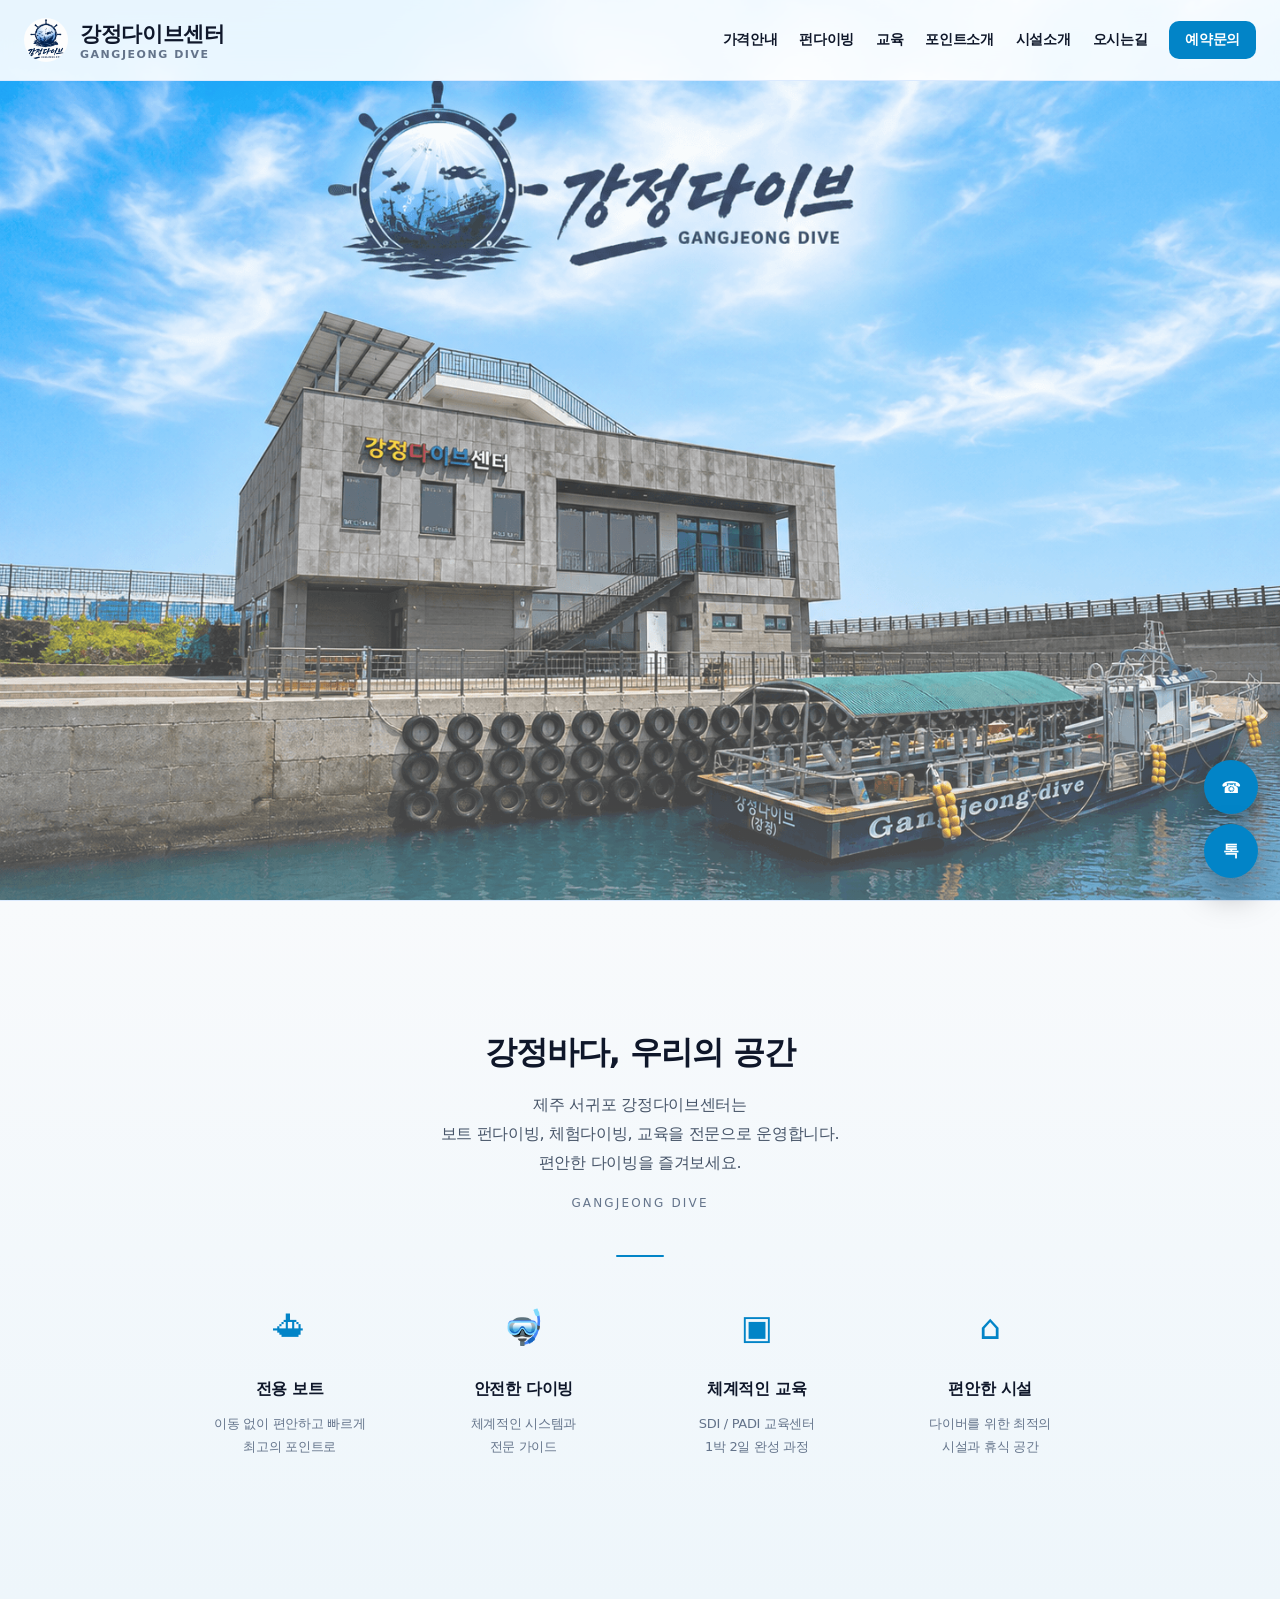
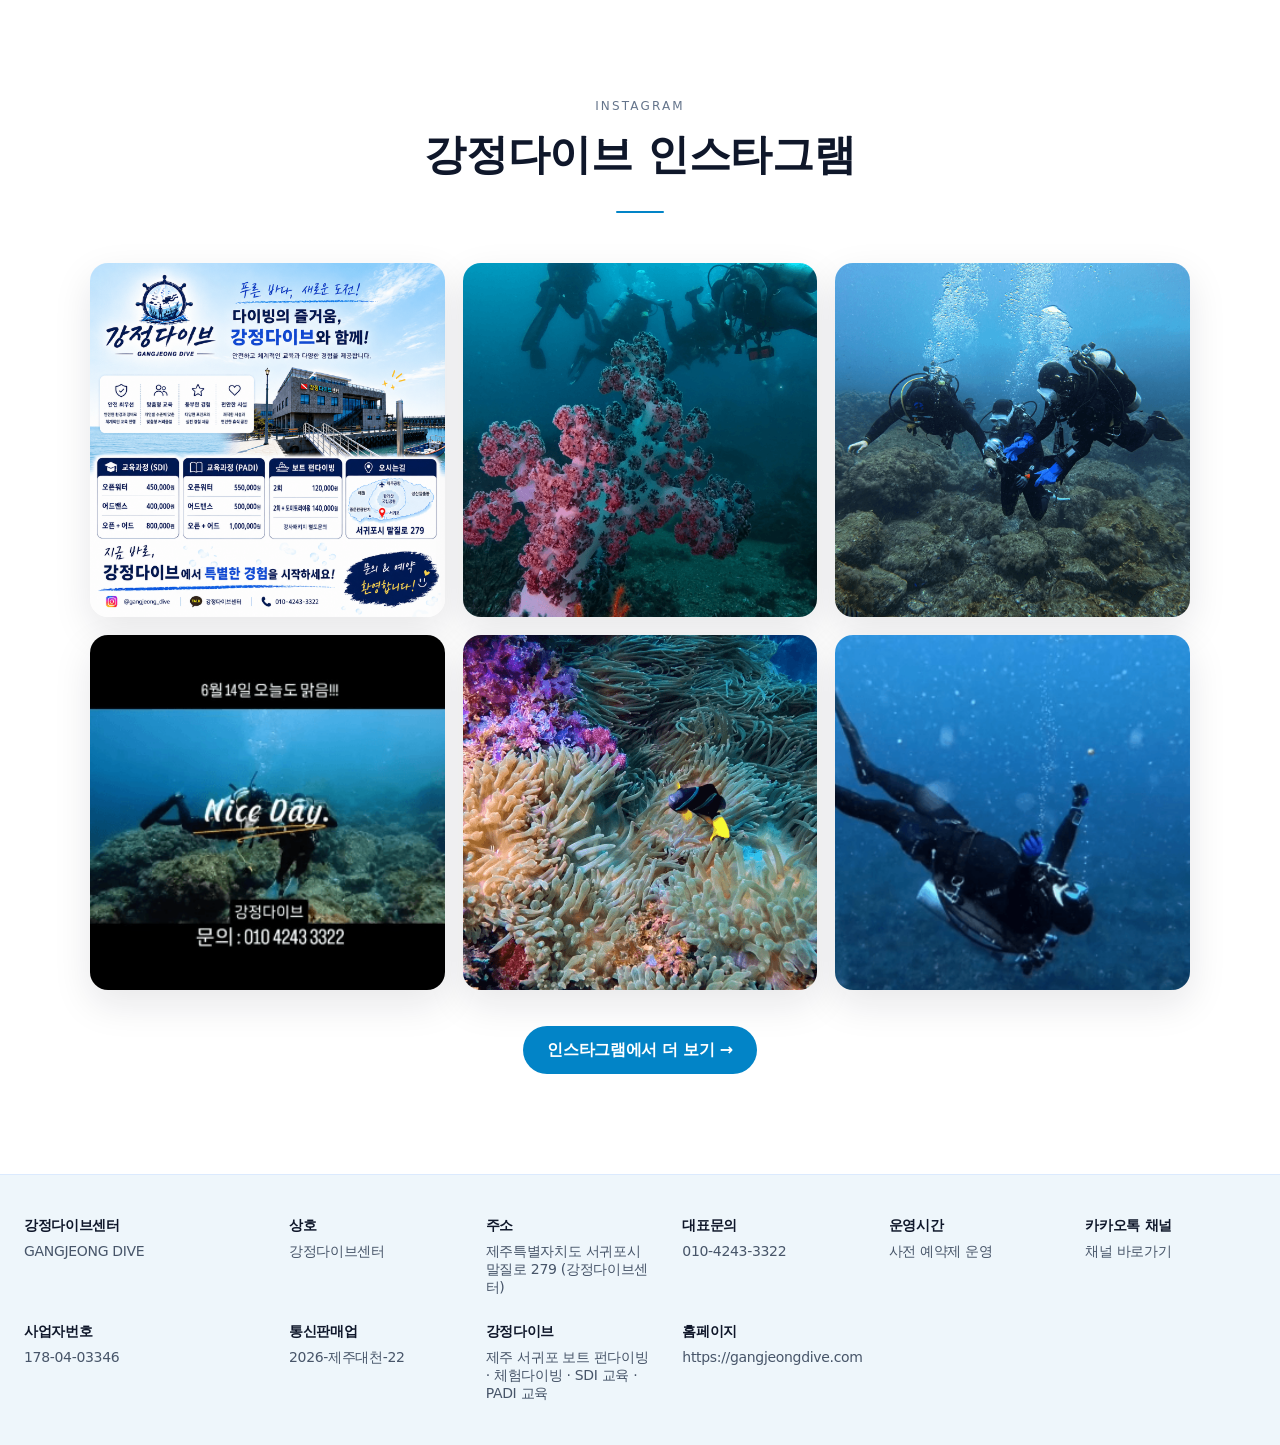
==== commit 1a670168: "Add files via upload" ====
--- a/index.html
+++ b/index.html
@@ -44,8 +44,18 @@
   <section class="home-only"></section>
 
   <section class="home-feature">
+    <div class="seo-text">
+  <h2>강정바다, 우리의 공간</h2>
+<p>
+  제주 서귀포 강정다이브센터는<br>
+  보트 펀다이빙, 체험다이빙, 교육을 전문으로 운영합니다.<br>
+  편안한 다이빙을 즐겨보세요.
+  </ba>
+</p>
     <p class="feature-label">GANGJEONG DIVE</p>
-    <h2>강정바다, 우리의 공간</h2>
+    <div class="seo-text">
+    
+</div>
     <div class="feature-line"></div>
 
     <div class="feature-grid">
@@ -108,14 +118,18 @@
 
 <footer class="info-footer">
   <div class="footer-grid">
-    <div><strong>강정다이브센터</strong>GANGJEONG DIVE</div>
-    <div><strong>상호</strong>강정다이브센터</div>
-    <div><strong>운영지역</strong>제주 서귀포시 말질로 279</div>
-    <div><strong>대표문의</strong>010-4243-3322</div>
-    <div><strong>운영시간</strong>사전 예약제 운영</div>
-    <div><strong>카카오톡 채널</strong><a href="https://open.kakao.com/o/s6LxcG6h" target="_blank">채널 바로가기</a></div>
-    <div><strong>사업자번호</strong>178-04-03346</div>
-    <div><strong>통신판매업</strong>2026-제주대천-22</div>
+    <div><strong>강정다이브센터</strong> GANGJEONG DIVE</div>
+    <div><strong>상호</strong> 강정다이브센터</div>
+    <div><strong>주소</strong> 제주특별자치도 서귀포시 말질로 279 (강정다이브센터)</div>
+    <div><strong>대표문의</strong> 010-4243-3322</div>
+    <div><strong>운영시간</strong> 사전 예약제 운영</div>
+    <div><strong>카카오톡 채널</strong> <a href="https://open.kakao.com/o/s6LxcG6h" target="_blank">채널 바로가기</a></div>
+    <div><strong>사업자번호</strong> 178-04-03346</div>
+    <div><strong>통신판매업</strong> 2026-제주대천-22</div>
+
+    <!-- SEO 강화 -->
+    <div><strong>강정다이브</strong> 제주 서귀포 보트 펀다이빙 · 체험다이빙 · SDI 교육 · PADI 교육</div>
+    <div><strong>홈페이지</strong> <a href="https://gangjeongdive.com">https://gangjeongdive.com</a></div>
   </div>
 </footer>
 
--- a/style.css
+++ b/style.css
@@ -216,13 +216,16 @@
 .page-hero h1 {
   margin: 0 0 8px;
   font-size: clamp(38px, 5vw, 58px);
+  color: #ffffff !important;
+  text-shadow: 0 3px 14px rgba(0,0,0,.55);
 }
 
 .page-hero p {
   margin: 0;
-  color: var(--muted);
+  color: rgba(255,255,255,.95) !important;
   text-transform: uppercase;
   letter-spacing: .14em;
+  text-shadow: 0 2px 10px rgba(0,0,0,.55);
 }
 
 .subpage-main .section:first-child {
@@ -1309,14 +1312,94 @@
   display: block;
   margin: 0 auto 15px;
 }
+
+
+/* =========================================================
+   FINAL MOBILE / CLEAN FIX - 2026-06-24
+   메인 모바일 큰 여백 제거 + 모바일 메뉴 안정화
+   ========================================================= */
+
 @media (max-width: 768px) {
   .home-only {
-    min-height: auto !important;
+    min-height: 0 !important;
     height: auto !important;
     padding: 0 !important;
+    aspect-ratio: 16 / 9 !important;
     background-size: contain !important;
-    background-position: center top !important;
+    background-position: center center !important;
     background-repeat: no-repeat !important;
-    aspect-ratio: 9 / 16;
-  }
-}
+  }
+
+  .home-feature {
+    padding-top: 56px !important;
+    padding-bottom: 70px !important;
+  }
+
+  .instagram-section {
+    padding: 64px 18px !important;
+  }
+
+  .floating {
+    right: 16px !important;
+    bottom: 18px !important;
+  }
+
+  .floating a {
+    width: 58px !important;
+    height: 58px !important;
+  }
+}
+
+@media (max-width: 420px) {
+  .brand {
+    font-size: 20px !important;
+    gap: 10px !important;
+  }
+
+  .brand img {
+    width: 54px !important;
+    height: 54px !important;
+  }
+
+  .header-inner {
+    padding: 14px 16px !important;
+  }
+
+  .menu-btn {
+    font-size: 26px !important;
+    padding: 12px 15px !important;
+  }
+}
+/* 모바일 메인 이미지 상단 가림 수정 */
+@media (max-width: 768px) {
+  .header {
+    position: sticky !important;
+    top: 0 !important;
+  }
+
+  .home-only {
+    min-height: 0 !important;
+    height: auto !important;
+    padding: 0 !important;
+    aspect-ratio: 16 / 9 !important;
+    background-size: cover !important;
+    background-position: center center !important;
+    background-repeat: no-repeat !important;
+  }
+}
+.seo-text{
+  max-width:900px;
+  margin:40px auto;
+  text-align:center;
+}
+
+.seo-text h2{
+  color:#0f172a;
+  font-size:32px;
+  margin-bottom:16px;
+}
+
+.seo-text p{
+  color:#475569;
+  line-height:1.8;
+}
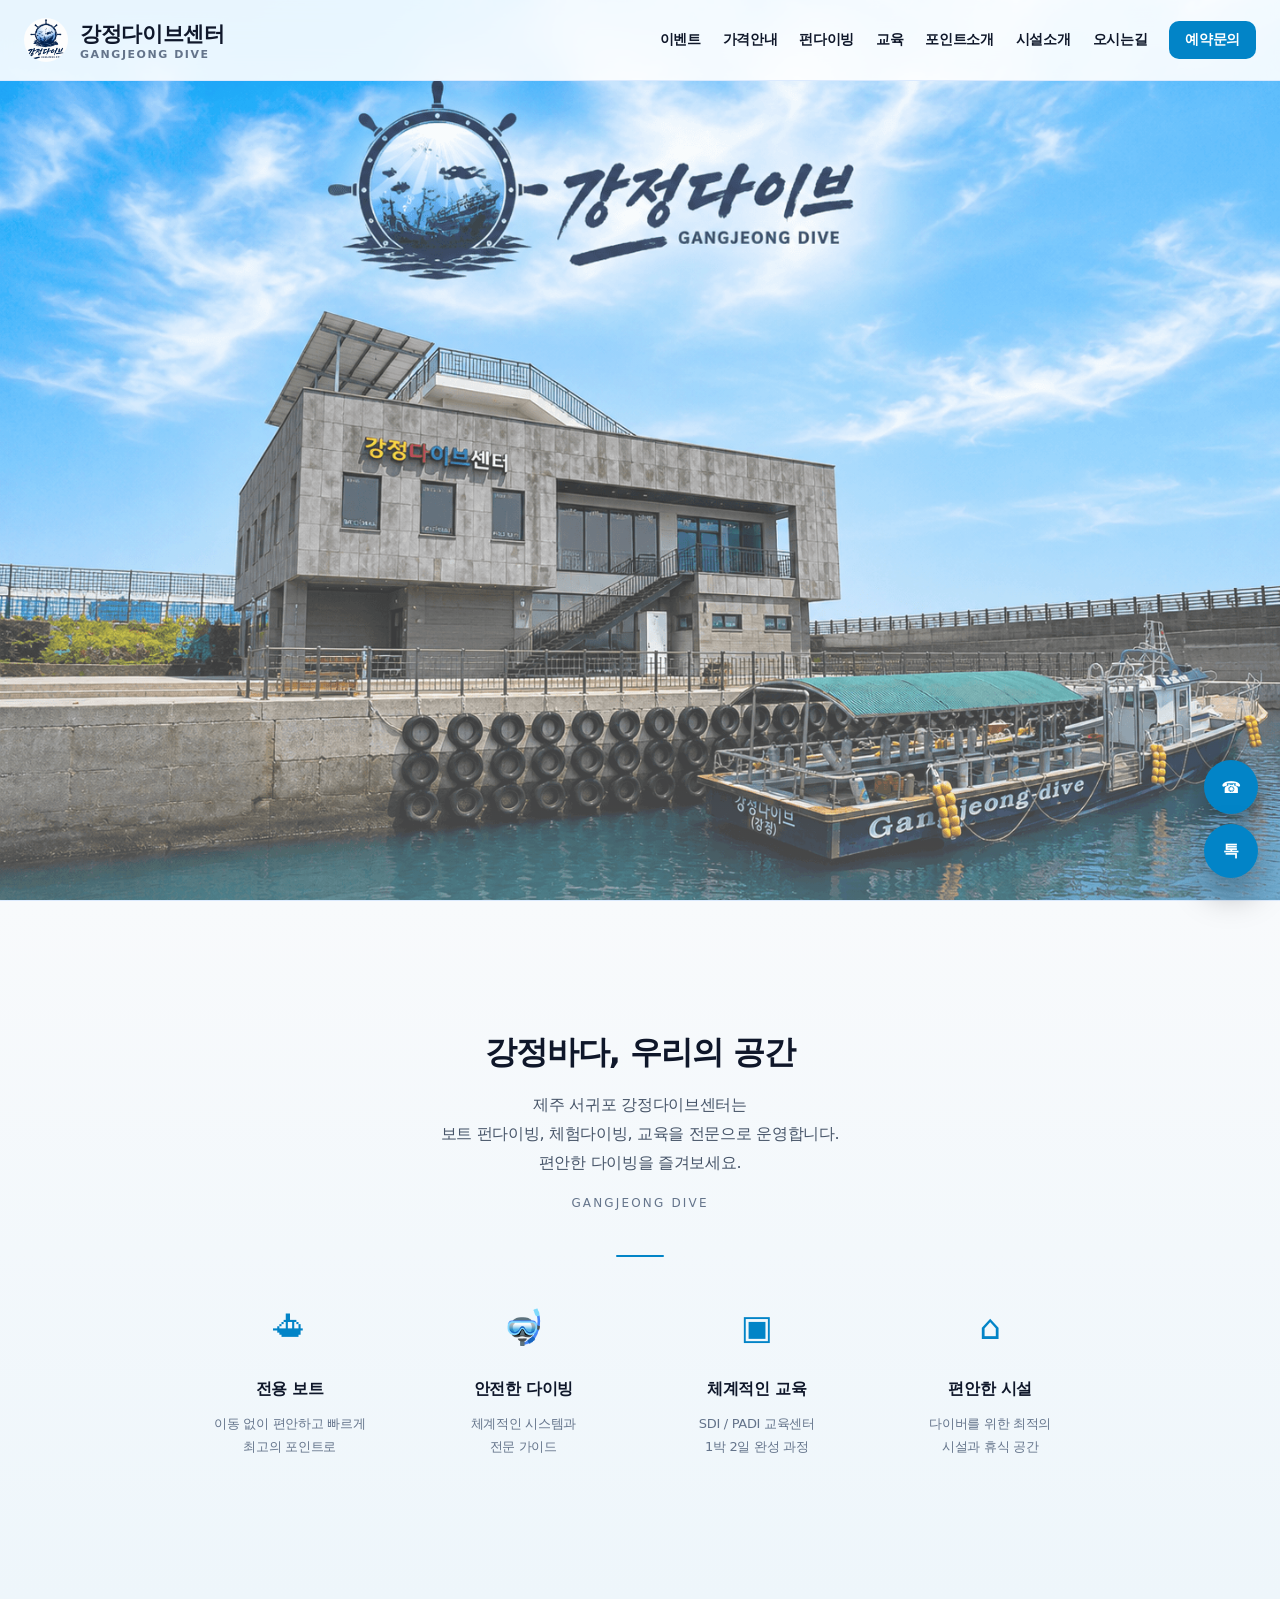
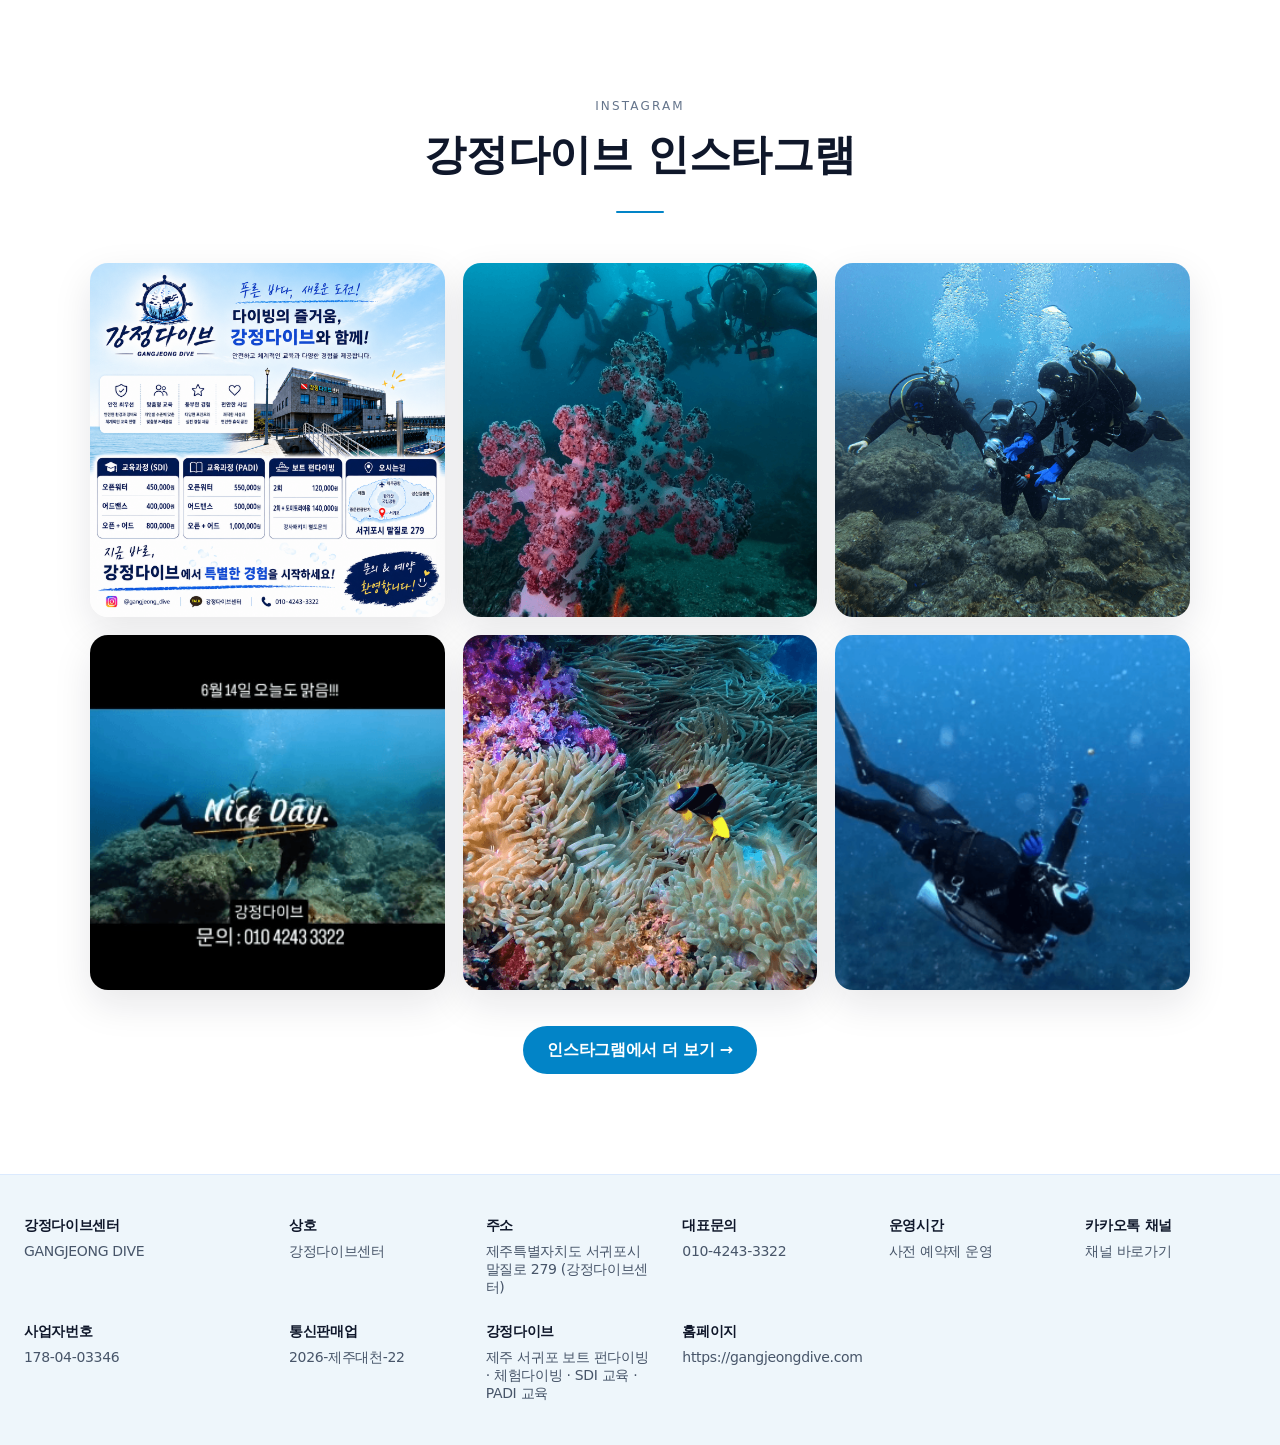
==== commit b44cb2ae: "Add files via upload" ====
--- a/index.html
+++ b/index.html
@@ -2,12 +2,25 @@
 <html lang="ko">
 <head>
   <meta charset="UTF-8">
+ <!-- Google tag (gtag.js) -->
+  <script async src="https://www.googletagmanager.com/gtag/js?id=G-WMG3CG41WW"></script>
+  <script>
+    window.dataLayer = window.dataLayer || [];
+
+    function gtag() {
+      dataLayer.push(arguments);
+    }
+
+    gtag('js', new Date());
+    gtag('config', 'G-WMG3CG41WW');
+  </script>
+
   <meta name="viewport" content="width=device-width, initial-scale=1.0">
 
   <meta name="naver-site-verification" content="1417585938d4c9ee292509b90cda594f9726b9bb" />
 
   
-  <title>강정다이브센터 | 제주 서귀포 보트다이빙 · SDI · PADI 교육</title>
+  <title>강정다이브센터 | 제주 서귀포 보트 펀 다이빙, SDI 교육, 체험 다이빙 </title>
   <meta name="description" content="제주 서귀포 강정다이브센터. 보트 펀다이빙, 체험다이빙, SDI 교육, PADI 교육, 전용선 운영, 도미토리 숙소 제공.">
   <meta property="og:title" content="강정다이브센터 | 제주 보트다이빙 · SDI · PADI 교육">
   <meta property="og:description" content="제주 서귀포 강정다이브센터. 전용선 보트다이빙, 체험다이빙, SDI/PADI 교육, 도미토리 숙소 제공.">
@@ -29,6 +42,7 @@
     <button class="menu-btn" aria-label="메뉴 열기">☰</button>
 
     <nav class="nav">
+      <a href="event.html">이벤트</a>
       <a href="price.html">가격안내</a>
       <a href="fundive.html">펀다이빙</a>
       <a href="course.html">교육</a>
